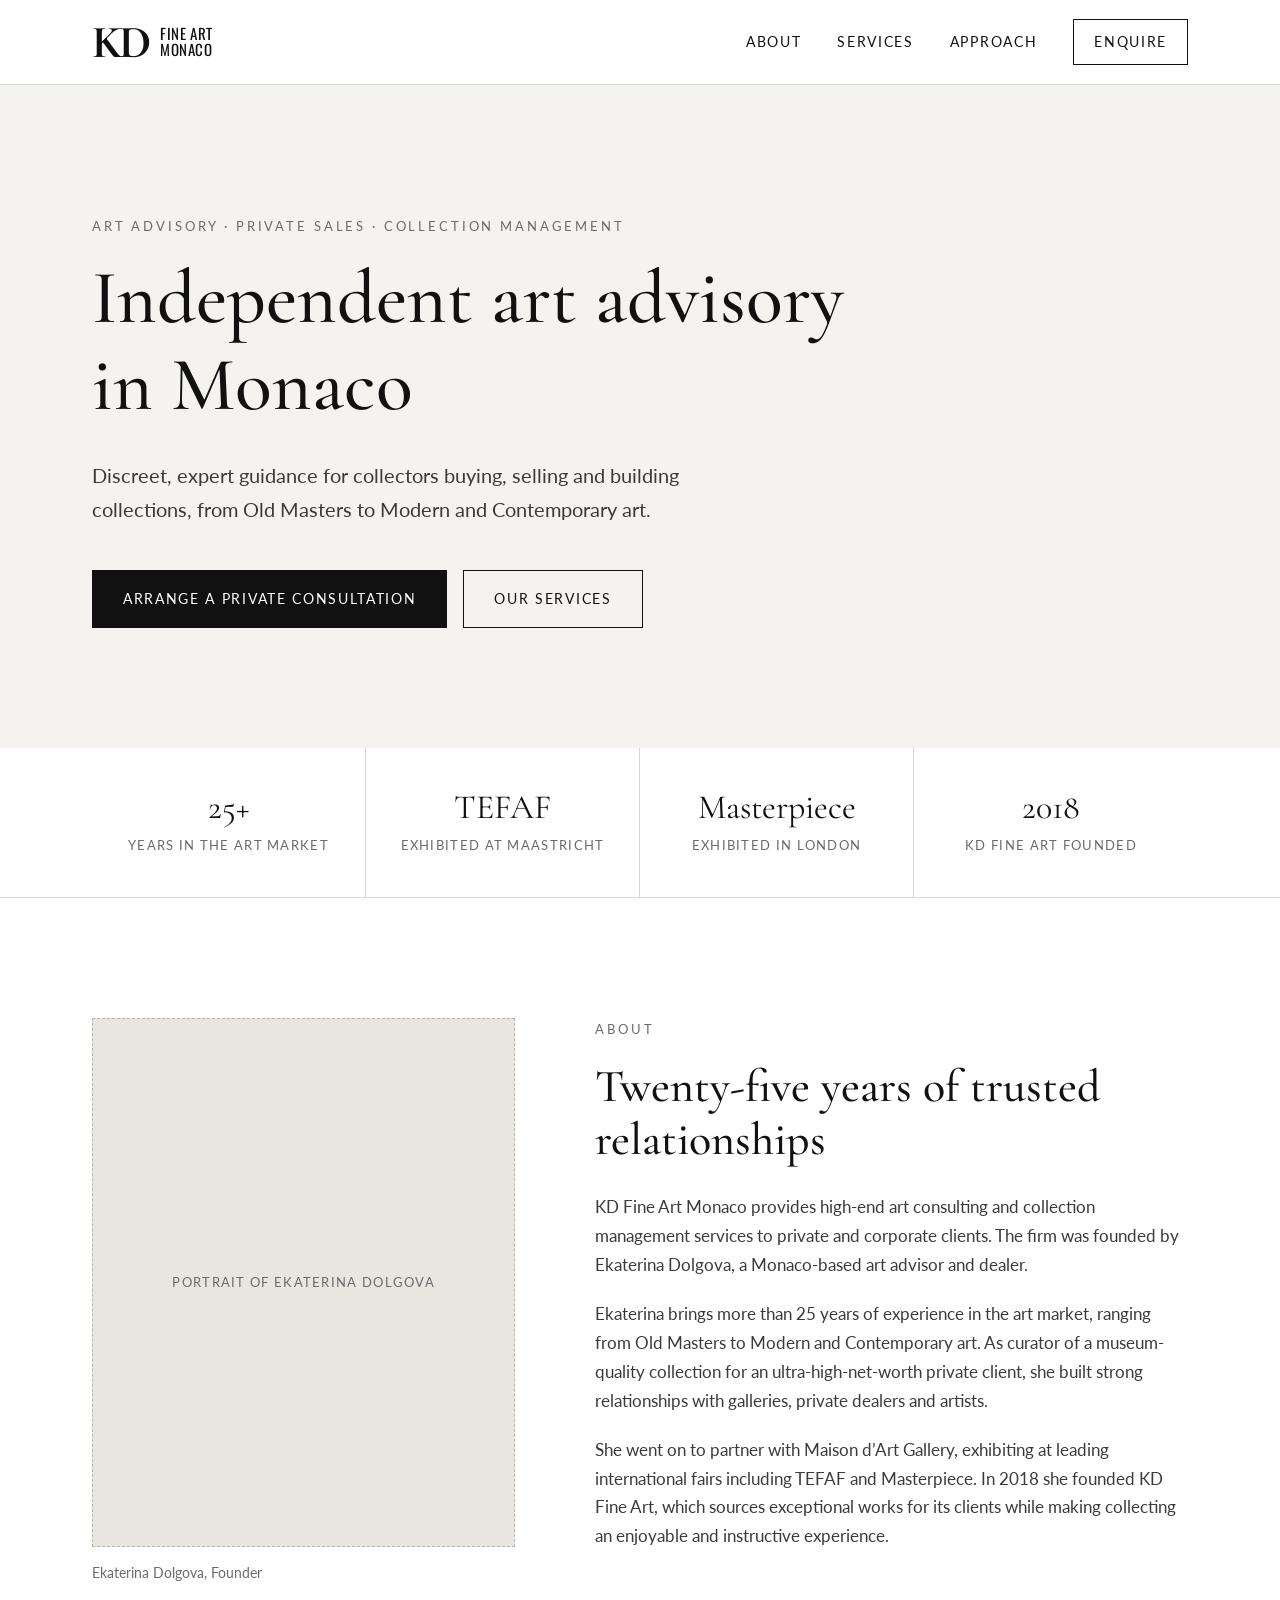
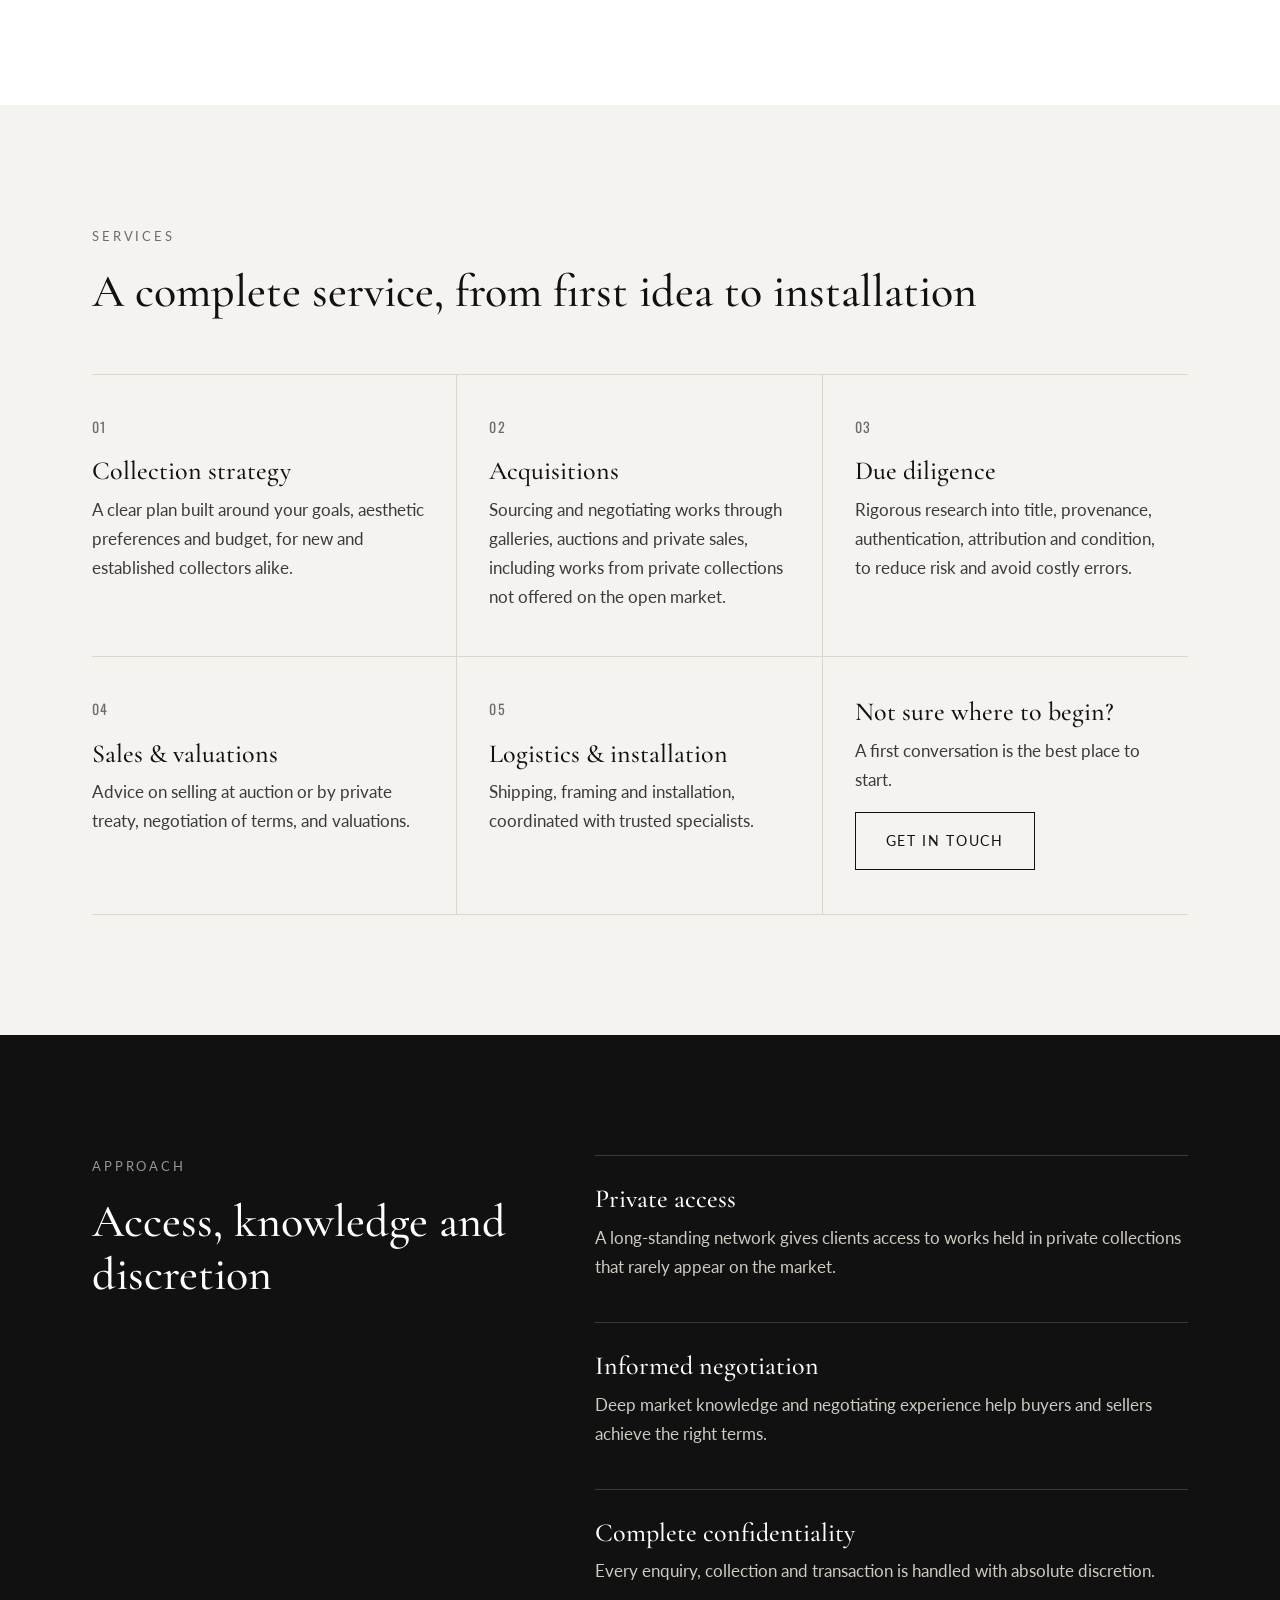
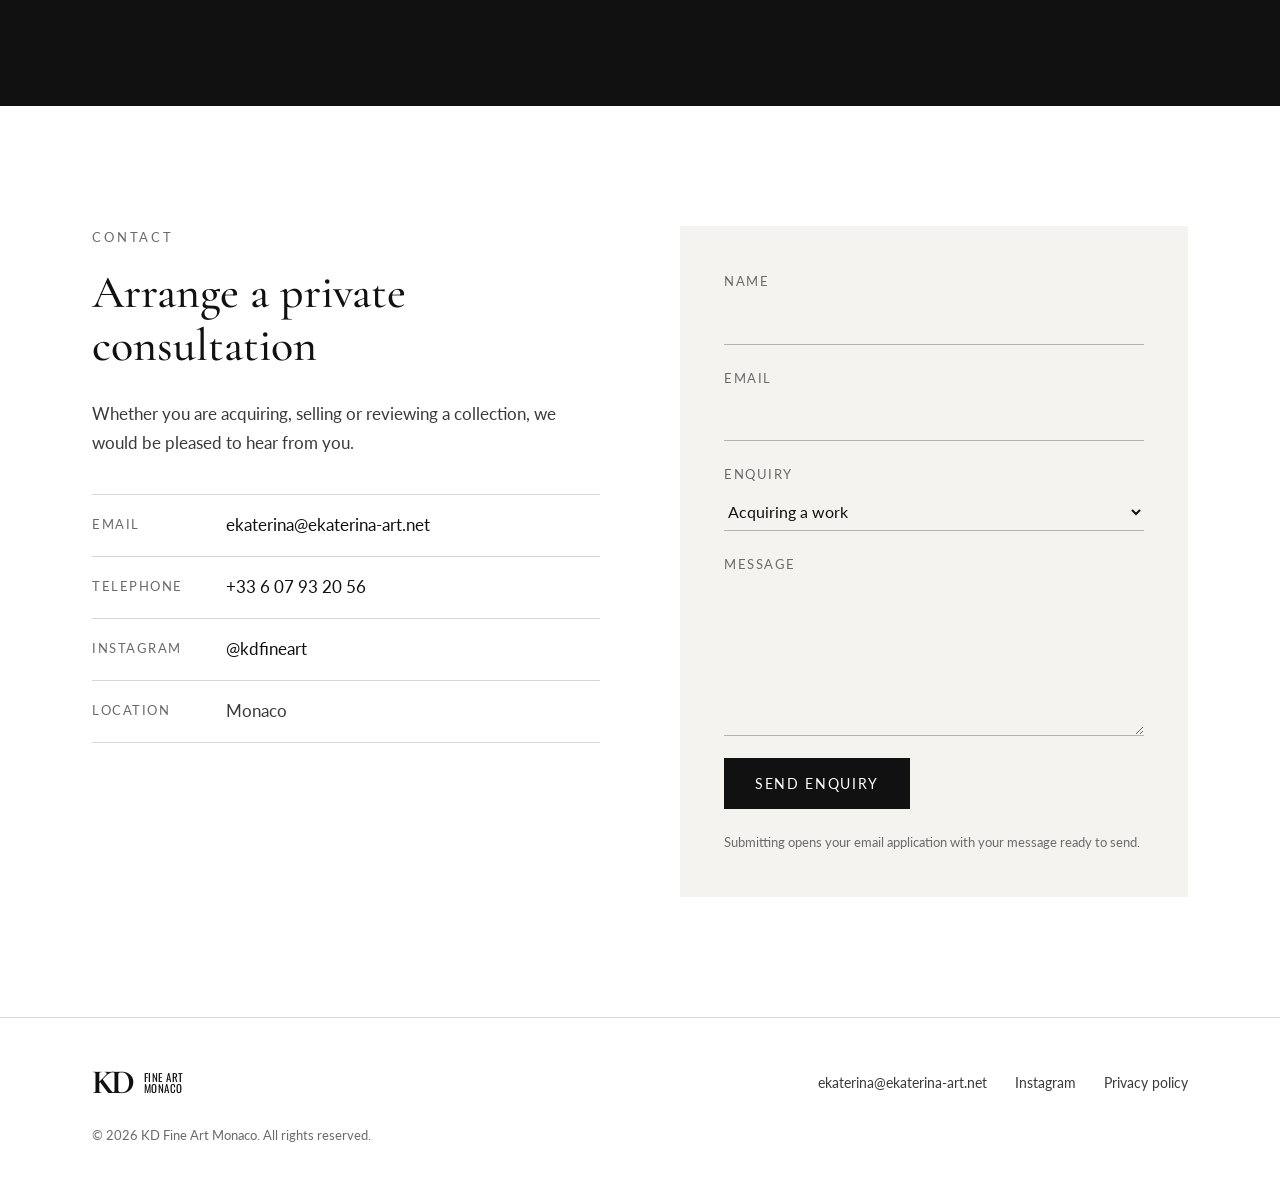
==== index.html @ 13038232 "New static website for KD Fine Art Monaco Co-Authored-By: Claude Opus 5.5 <noreply@anthropic.com> Cl" ====
<!DOCTYPE html>
<html lang="en">
<head>
  <meta charset="utf-8">
  <meta name="viewport" content="width=device-width, initial-scale=1">
  <title>KD Fine Art Monaco | Art Advisory &amp; Private Sales</title>
  <meta name="description" content="KD Fine Art Monaco is a Monaco-based art advisory founded by Ekaterina Dolgova, offering collection strategy, acquisitions, private sales and due diligence from Old Masters to Modern and Contemporary art.">
  <meta property="og:title" content="KD Fine Art Monaco | Art Advisory &amp; Private Sales">
  <meta property="og:description" content="Discreet, expert guidance for collectors buying, selling and building collections.">
  <meta property="og:type" content="website">
  <link rel="preconnect" href="https://fonts.googleapis.com">
  <link rel="preconnect" href="https://fonts.gstatic.com" crossorigin>
  <link href="https://fonts.googleapis.com/css2?family=Cormorant+Garamond:wght@400;500;600;700&family=Oswald:wght@300;400&family=Lato:wght@300;400;700&display=swap" rel="stylesheet">
  <link rel="stylesheet" href="styles.css">
</head>
<body>

  <header class="site-header">
    <div class="wrap header-inner">
      <a href="#top" class="logo" aria-label="KD Fine Art Monaco, home">
        <span class="logo-mark">KD</span>
        <span class="logo-text">Fine Art<br>Monaco</span>
      </a>
      <nav class="nav" aria-label="Main">
        <a href="#about">About</a>
        <a href="#services">Services</a>
        <a href="#approach">Approach</a>
        <a href="#contact" class="nav-cta">Enquire</a>
      </nav>
    </div>
  </header>

  <main id="top">

    <section class="hero">
      <div class="wrap hero-inner">
        <p class="eyebrow">Art Advisory &middot; Private Sales &middot; Collection Management</p>
        <h1>Independent art advisory<br>in Monaco</h1>
        <p class="lead">Discreet, expert guidance for collectors buying, selling and building collections, from Old Masters to Modern and Contemporary art.</p>
        <div class="hero-actions">
          <a href="#contact" class="btn btn-dark">Arrange a private consultation</a>
          <a href="#services" class="btn btn-line">Our services</a>
        </div>
      </div>
    </section>

    <section class="credentials" aria-label="Key facts">
      <div class="wrap cred-grid">
        <div><span class="cred-num">25+</span><span class="cred-label">Years in the art market</span></div>
        <div><span class="cred-num">TEFAF</span><span class="cred-label">Exhibited at Maastricht</span></div>
        <div><span class="cred-num">Masterpiece</span><span class="cred-label">Exhibited in London</span></div>
        <div><span class="cred-num">2018</span><span class="cred-label">KD Fine Art founded</span></div>
      </div>
    </section>

    <section id="about" class="section about">
      <div class="wrap about-grid">
        <figure class="portrait">
          <!-- Replace with the founder portrait, e.g. images/ekaterina-dolgova.jpg -->
          <div class="img-slot" role="img" aria-label="Portrait of Ekaterina Dolgova">Portrait of Ekaterina Dolgova</div>
          <figcaption>Ekaterina Dolgova, Founder</figcaption>
        </figure>
        <div class="about-text">
          <p class="eyebrow">About</p>
          <h2>Twenty-five years of trusted relationships</h2>
          <p>KD Fine Art Monaco provides high-end art consulting and collection management services to private and corporate clients. The firm was founded by Ekaterina Dolgova, a Monaco-based art advisor and dealer.</p>
          <p>Ekaterina brings more than 25 years of experience in the art market, ranging from Old Masters to Modern and Contemporary art. As curator of a museum-quality collection for an ultra-high-net-worth private client, she built strong relationships with galleries, private dealers and artists.</p>
          <p>She went on to partner with Maison d&rsquo;Art Gallery, exhibiting at leading international fairs including TEFAF and Masterpiece. In 2018 she founded KD Fine Art, which sources exceptional works for its clients while making collecting an enjoyable and instructive experience.</p>
        </div>
      </div>
    </section>

    <section id="services" class="section services">
      <div class="wrap">
        <p class="eyebrow">Services</p>
        <h2>A complete service, from first idea to installation</h2>
        <ol class="service-list">
          <li>
            <span class="service-num">01</span>
            <h3>Collection strategy</h3>
            <p>A clear plan built around your goals, aesthetic preferences and budget, for new and established collectors alike.</p>
          </li>
          <li>
            <span class="service-num">02</span>
            <h3>Acquisitions</h3>
            <p>Sourcing and negotiating works through galleries, auctions and private sales, including works from private collections not offered on the open market.</p>
          </li>
          <li>
            <span class="service-num">03</span>
            <h3>Due diligence</h3>
            <p>Rigorous research into title, provenance, authentication, attribution and condition, to reduce risk and avoid costly errors.</p>
          </li>
          <li>
            <span class="service-num">04</span>
            <h3>Sales &amp; valuations</h3>
            <p>Advice on selling at auction or by private treaty, negotiation of terms, and valuations.</p>
          </li>
          <li>
            <span class="service-num">05</span>
            <h3>Logistics &amp; installation</h3>
            <p>Shipping, framing and installation, coordinated with trusted specialists.</p>
          </li>
          <li class="service-cta">
            <h3>Not sure where to begin?</h3>
            <p>A first conversation is the best place to start.</p>
            <a href="#contact" class="btn btn-line">Get in touch</a>
          </li>
        </ol>
      </div>
    </section>

    <section id="approach" class="section approach">
      <div class="wrap approach-grid">
        <div>
          <p class="eyebrow eyebrow-light">Approach</p>
          <h2>Access, knowledge and discretion</h2>
        </div>
        <div class="approach-points">
          <div>
            <h3>Private access</h3>
            <p>A long-standing network gives clients access to works held in private collections that rarely appear on the market.</p>
          </div>
          <div>
            <h3>Informed negotiation</h3>
            <p>Deep market knowledge and negotiating experience help buyers and sellers achieve the right terms.</p>
          </div>
          <div>
            <h3>Complete confidentiality</h3>
            <p>Every enquiry, collection and transaction is handled with absolute discretion.</p>
          </div>
        </div>
      </div>
    </section>

    <section id="contact" class="section contact">
      <div class="wrap contact-grid">
        <div>
          <p class="eyebrow">Contact</p>
          <h2>Arrange a private consultation</h2>
          <p>Whether you are acquiring, selling or reviewing a collection, we would be pleased to hear from you.</p>
          <ul class="contact-details">
            <li><span>Email</span><a href="mailto:ekaterina@ekaterina-art.net">ekaterina@ekaterina-art.net</a></li>
            <li><span>Telephone</span><a href="tel:+33607932056">+33 6 07 93 20 56</a></li>
            <li><span>Instagram</span><a href="https://instagram.com/kdfineart" target="_blank" rel="noopener">@kdfineart</a></li>
            <li><span>Location</span>Monaco</li>
          </ul>
        </div>
        <form class="contact-form" id="enquiry-form">
          <label>Name<input type="text" name="name" required autocomplete="name"></label>
          <label>Email<input type="email" name="email" required autocomplete="email"></label>
          <label>Enquiry
            <select name="type">
              <option>Acquiring a work</option>
              <option>Selling a work</option>
              <option>Valuation</option>
              <option>Collection management</option>
              <option>Other</option>
            </select>
          </label>
          <label>Message<textarea name="message" rows="5" required></textarea></label>
          <button type="submit" class="btn btn-dark">Send enquiry</button>
          <p class="form-note">Submitting opens your email application with your message ready to send.</p>
        </form>
      </div>
    </section>

  </main>

  <footer class="site-footer">
    <div class="wrap footer-inner">
      <div class="logo logo-small">
        <span class="logo-mark">KD</span>
        <span class="logo-text">Fine Art<br>Monaco</span>
      </div>
      <div class="footer-links">
        <a href="mailto:ekaterina@ekaterina-art.net">ekaterina@ekaterina-art.net</a>
        <a href="https://instagram.com/kdfineart" target="_blank" rel="noopener">Instagram</a>
        <a href="privacy.html">Privacy policy</a>
      </div>
      <p class="copyright">&copy; <span id="year">2026</span> KD Fine Art Monaco. All rights reserved.</p>
    </div>
  </footer>

  <script>
    document.getElementById('year').textContent = new Date().getFullYear();
    document.getElementById('enquiry-form').addEventListener('submit', function (e) {
      e.preventDefault();
      var f = e.target;
      var subject = 'Website enquiry: ' + f.type.value;
      var body = 'Name: ' + f.name.value + '\nEmail: ' + f.email.value + '\nEnquiry: ' + f.type.value + '\n\n' + f.message.value;
      window.location.href = 'mailto:ekaterina@ekaterina-art.net?subject=' + encodeURIComponent(subject) + '&body=' + encodeURIComponent(body);
    });
  </script>
</body>
</html>
---- styles.css ----
:root {
  --ink: #111111;
  --ink-soft: #3a3a3a;
  --muted: #6b6b6b;
  --line: #d9d6d0;
  --paper: #ffffff;
  --stone: #f5f3ef;
  --serif: "Cormorant Garamond", "Didot", Georgia, serif;
  --condensed: "Oswald", "Arial Narrow", sans-serif;
  --sans: "Lato", "Helvetica Neue", Arial, sans-serif;
}

* { box-sizing: border-box; margin: 0; padding: 0; }
html { scroll-behavior: smooth; }
body {
  font-family: var(--sans);
  font-size: 17px;
  line-height: 1.7;
  color: var(--ink-soft);
  background: var(--paper);
  -webkit-font-smoothing: antialiased;
}
a { color: inherit; }
.wrap { max-width: 1160px; margin: 0 auto; padding: 0 32px; }

/* Logo */
.logo { display: inline-flex; align-items: center; gap: 12px; text-decoration: none; color: var(--ink); }
.logo-mark { font-family: var(--serif); font-weight: 700; font-size: 46px; line-height: 1; letter-spacing: -3px; }
.logo-text { font-family: var(--condensed); font-weight: 400; font-size: 15px; line-height: 1.05; text-transform: uppercase; letter-spacing: 0.04em; }
.logo-small .logo-mark { font-size: 34px; }
.logo-small .logo-text { font-size: 11px; }

/* Header */
.site-header {
  position: sticky; top: 0; z-index: 10;
  background: rgba(255,255,255,0.95);
  backdrop-filter: blur(6px);
  border-bottom: 1px solid var(--line);
}
.header-inner { display: flex; align-items: center; justify-content: space-between; height: 84px; }
.nav { display: flex; align-items: center; gap: 36px; }
.nav a { text-decoration: none; font-size: 14px; letter-spacing: 0.12em; text-transform: uppercase; color: var(--ink); }
.nav a:hover { color: var(--muted); }
.nav .nav-cta { border: 1px solid var(--ink); padding: 10px 20px; }
.nav .nav-cta:hover { background: var(--ink); color: #fff; }

/* Type */
h1, h2, h3 { font-family: var(--serif); color: var(--ink); font-weight: 500; line-height: 1.15; }
h1 { font-size: clamp(42px, 6vw, 76px); margin-bottom: 28px; }
h2 { font-size: clamp(32px, 4vw, 46px); margin-bottom: 28px; }
h3 { font-size: 26px; margin-bottom: 10px; }
.eyebrow { font-size: 13px; letter-spacing: 0.22em; text-transform: uppercase; color: var(--muted); margin-bottom: 18px; }
.lead { font-size: 20px; max-width: 620px; color: var(--ink-soft); }

/* Buttons */
.btn { display: inline-block; padding: 16px 30px; font-family: var(--sans); font-size: 14px; letter-spacing: 0.12em; text-transform: uppercase; text-decoration: none; border: 1px solid var(--ink); cursor: pointer; transition: background .2s, color .2s; }
.btn-dark { background: var(--ink); color: #fff; }
.btn-dark:hover { background: #fff; color: var(--ink); }
.btn-line { background: transparent; color: var(--ink); }
.btn-line:hover { background: var(--ink); color: #fff; }

/* Hero */
.hero { background: var(--stone); padding: 130px 0 120px; }
.hero-actions { display: flex; flex-wrap: wrap; gap: 16px; margin-top: 44px; }

/* Credentials */
.credentials { border-bottom: 1px solid var(--line); }
.cred-grid { display: grid; grid-template-columns: repeat(4, 1fr); }
.cred-grid > div { padding: 40px 24px; text-align: center; border-right: 1px solid var(--line); }
.cred-grid > div:last-child { border-right: 0; }
.cred-num { display: block; font-family: var(--serif); font-size: 34px; color: var(--ink); line-height: 1.2; }
.cred-label { display: block; font-size: 13px; letter-spacing: 0.1em; text-transform: uppercase; color: var(--muted); margin-top: 6px; }

/* Sections */
.section { padding: 120px 0; }
.about-grid { display: grid; grid-template-columns: 5fr 7fr; gap: 80px; align-items: start; }
.about-text p { margin-bottom: 20px; }
.img-slot {
  aspect-ratio: 4 / 5; background: #e9e6e0; border: 1px dashed #b9b4ab;
  display: flex; align-items: center; justify-content: center; text-align: center;
  font-size: 13px; letter-spacing: 0.1em; text-transform: uppercase; color: var(--muted); padding: 24px;
}
.portrait img { width: 100%; display: block; aspect-ratio: 4 / 5; object-fit: cover; }
.portrait figcaption { margin-top: 14px; font-size: 14px; color: var(--muted); }

.services { background: var(--stone); }
.service-list { list-style: none; display: grid; grid-template-columns: repeat(3, 1fr); gap: 0; margin-top: 56px; border-top: 1px solid var(--line); }
.service-list li { padding: 40px 32px 44px 0; border-bottom: 1px solid var(--line); }
.service-list li:not(:nth-child(3n)) { border-right: 1px solid var(--line); }
.service-list li:not(:nth-child(3n+1)) { padding-left: 32px; }
.service-num { display: block; font-family: var(--condensed); font-size: 14px; color: var(--muted); margin-bottom: 18px; letter-spacing: 0.1em; }

.approach { background: var(--ink); color: #cfcac2; }
.approach h2, .approach h3 { color: #fff; }
.eyebrow-light { color: #9b968e; }
.approach-grid { display: grid; grid-template-columns: 5fr 7fr; gap: 80px; }
.approach-points { display: grid; gap: 40px; }
.approach-points > div { border-top: 1px solid #3a3a3a; padding-top: 28px; }

.contact-grid { display: grid; grid-template-columns: 1fr 1fr; gap: 80px; }
.contact-details { list-style: none; margin-top: 36px; border-top: 1px solid var(--line); }
.contact-details li { display: flex; gap: 24px; padding: 16px 0; border-bottom: 1px solid var(--line); }
.contact-details span { width: 110px; flex-shrink: 0; font-size: 13px; letter-spacing: 0.12em; text-transform: uppercase; color: var(--muted); padding-top: 2px; }
.contact-details a { text-decoration: none; color: var(--ink); }
.contact-details a:hover { text-decoration: underline; }

.contact-form { display: grid; gap: 22px; background: var(--stone); padding: 44px; }
.contact-form label { display: grid; gap: 8px; font-size: 13px; letter-spacing: 0.12em; text-transform: uppercase; color: var(--muted); }
.contact-form input, .contact-form select, .contact-form textarea {
  font: inherit; font-size: 16px; letter-spacing: normal; text-transform: none; color: var(--ink);
  border: 0; border-bottom: 1px solid #b9b4ab; background: transparent; padding: 8px 0; border-radius: 0;
}
.contact-form input:focus, .contact-form select:focus, .contact-form textarea:focus { outline: none; border-bottom-color: var(--ink); }
.contact-form button { justify-self: start; }
.form-note { font-size: 13px; color: var(--muted); }

/* Footer */
.site-footer { border-top: 1px solid var(--line); padding: 48px 0; }
.footer-inner { display: flex; flex-wrap: wrap; align-items: center; justify-content: space-between; gap: 24px; }
.footer-links { display: flex; flex-wrap: wrap; gap: 28px; font-size: 14px; }
.footer-links a { text-decoration: none; }
.footer-links a:hover { text-decoration: underline; }
.copyright { font-size: 13px; color: var(--muted); width: 100%; }

/* Simple content page (privacy) */
.page { padding: 100px 0; }
.page .wrap { max-width: 780px; }
.page h2 { font-size: 28px; margin: 40px 0 12px; }
.page p, .page li { margin-bottom: 14px; }
.page ul { padding-left: 22px; }

/* Responsive */
@media (max-width: 900px) {
  .nav a:not(.nav-cta) { display: none; }
  .about-grid, .approach-grid, .contact-grid { grid-template-columns: 1fr; gap: 48px; }
  .portrait { max-width: 360px; }
  .service-list { grid-template-columns: 1fr; }
  .service-list li { padding: 32px 0 !important; border-right: 0 !important; }
  .cred-grid { grid-template-columns: repeat(2, 1fr); }
  .cred-grid > div:nth-child(2) { border-right: 0; }
  .cred-grid > div:nth-child(-n+2) { border-bottom: 1px solid var(--line); }
  .section { padding: 80px 0; }
  .hero { padding: 90px 0 80px; }
}
@media (max-width: 520px) {
  .wrap { padding: 0 22px; }
  .header-inner { height: 70px; }
  .logo-mark { font-size: 38px; }
  .logo-text { font-size: 13px; }
  .contact-form { padding: 28px; }
  .cred-num { font-size: 26px; }
}

.service-cta .btn { margin-top: 18px; }
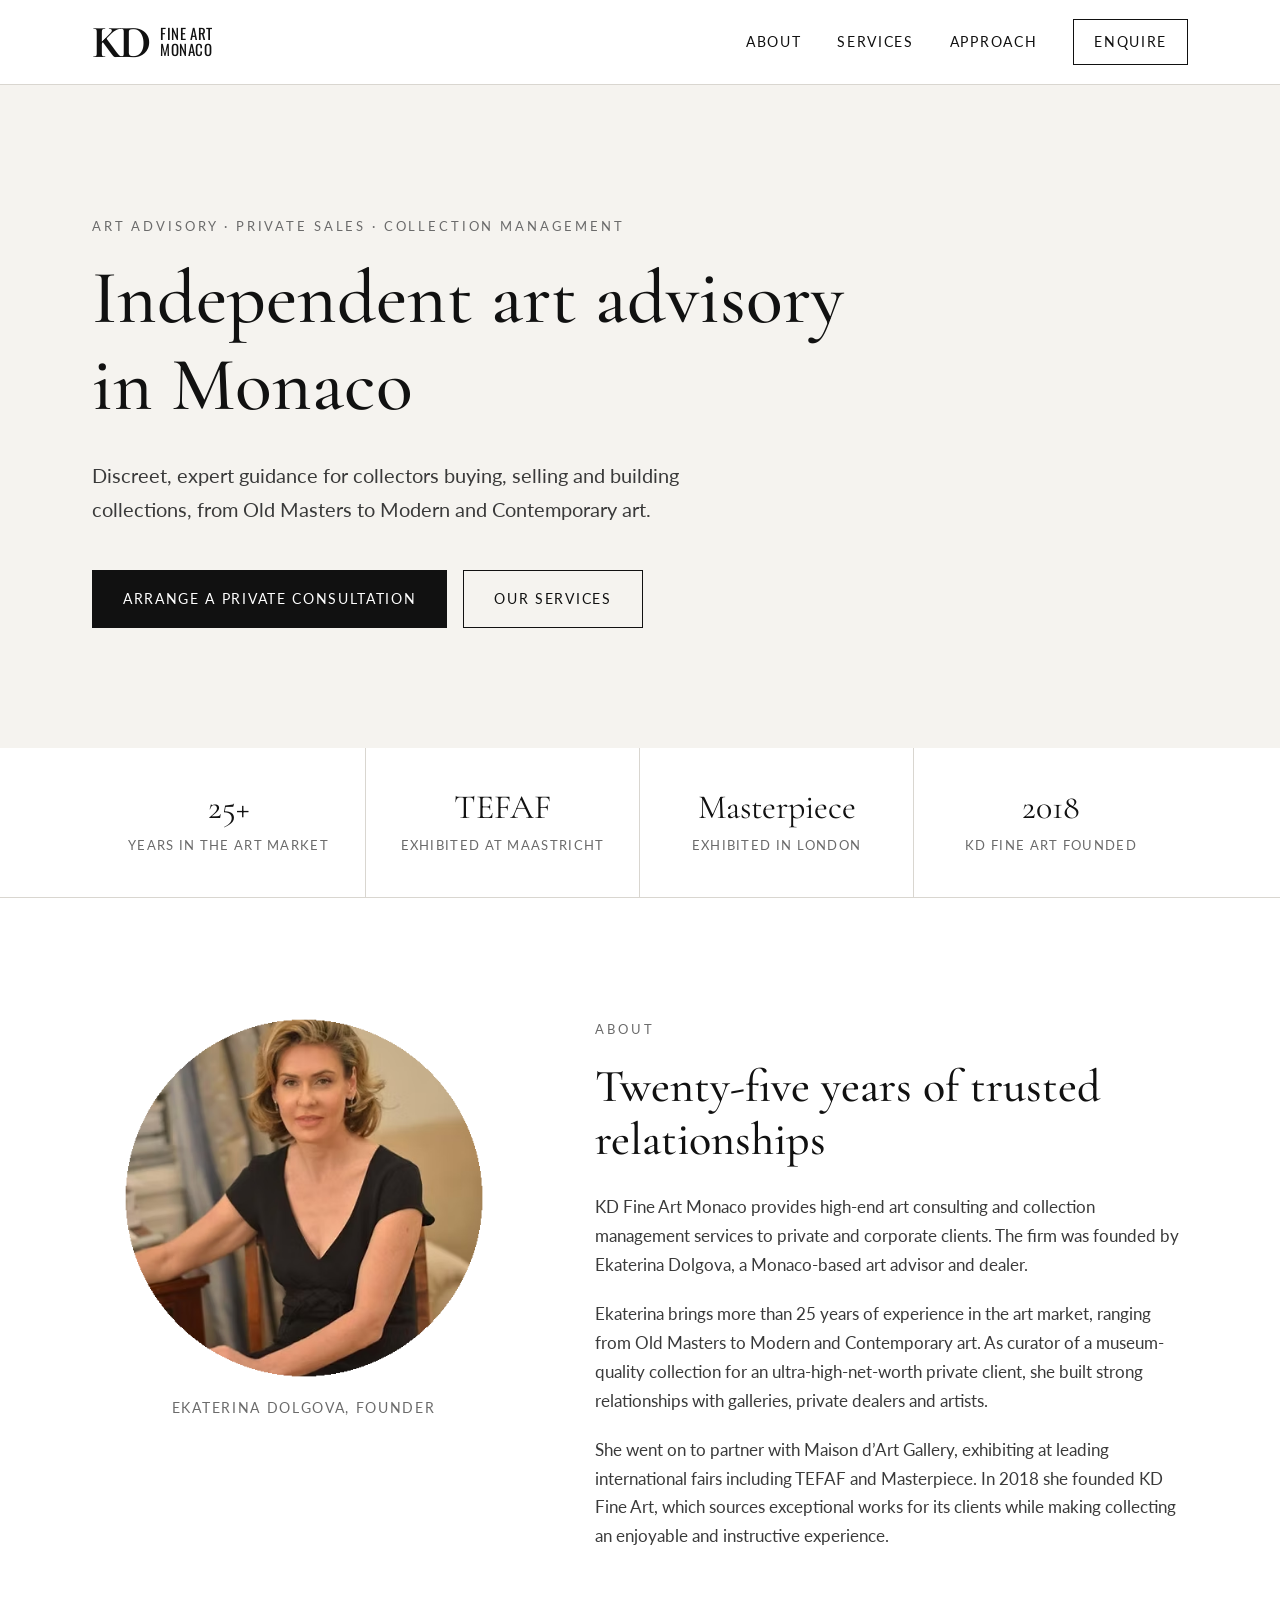
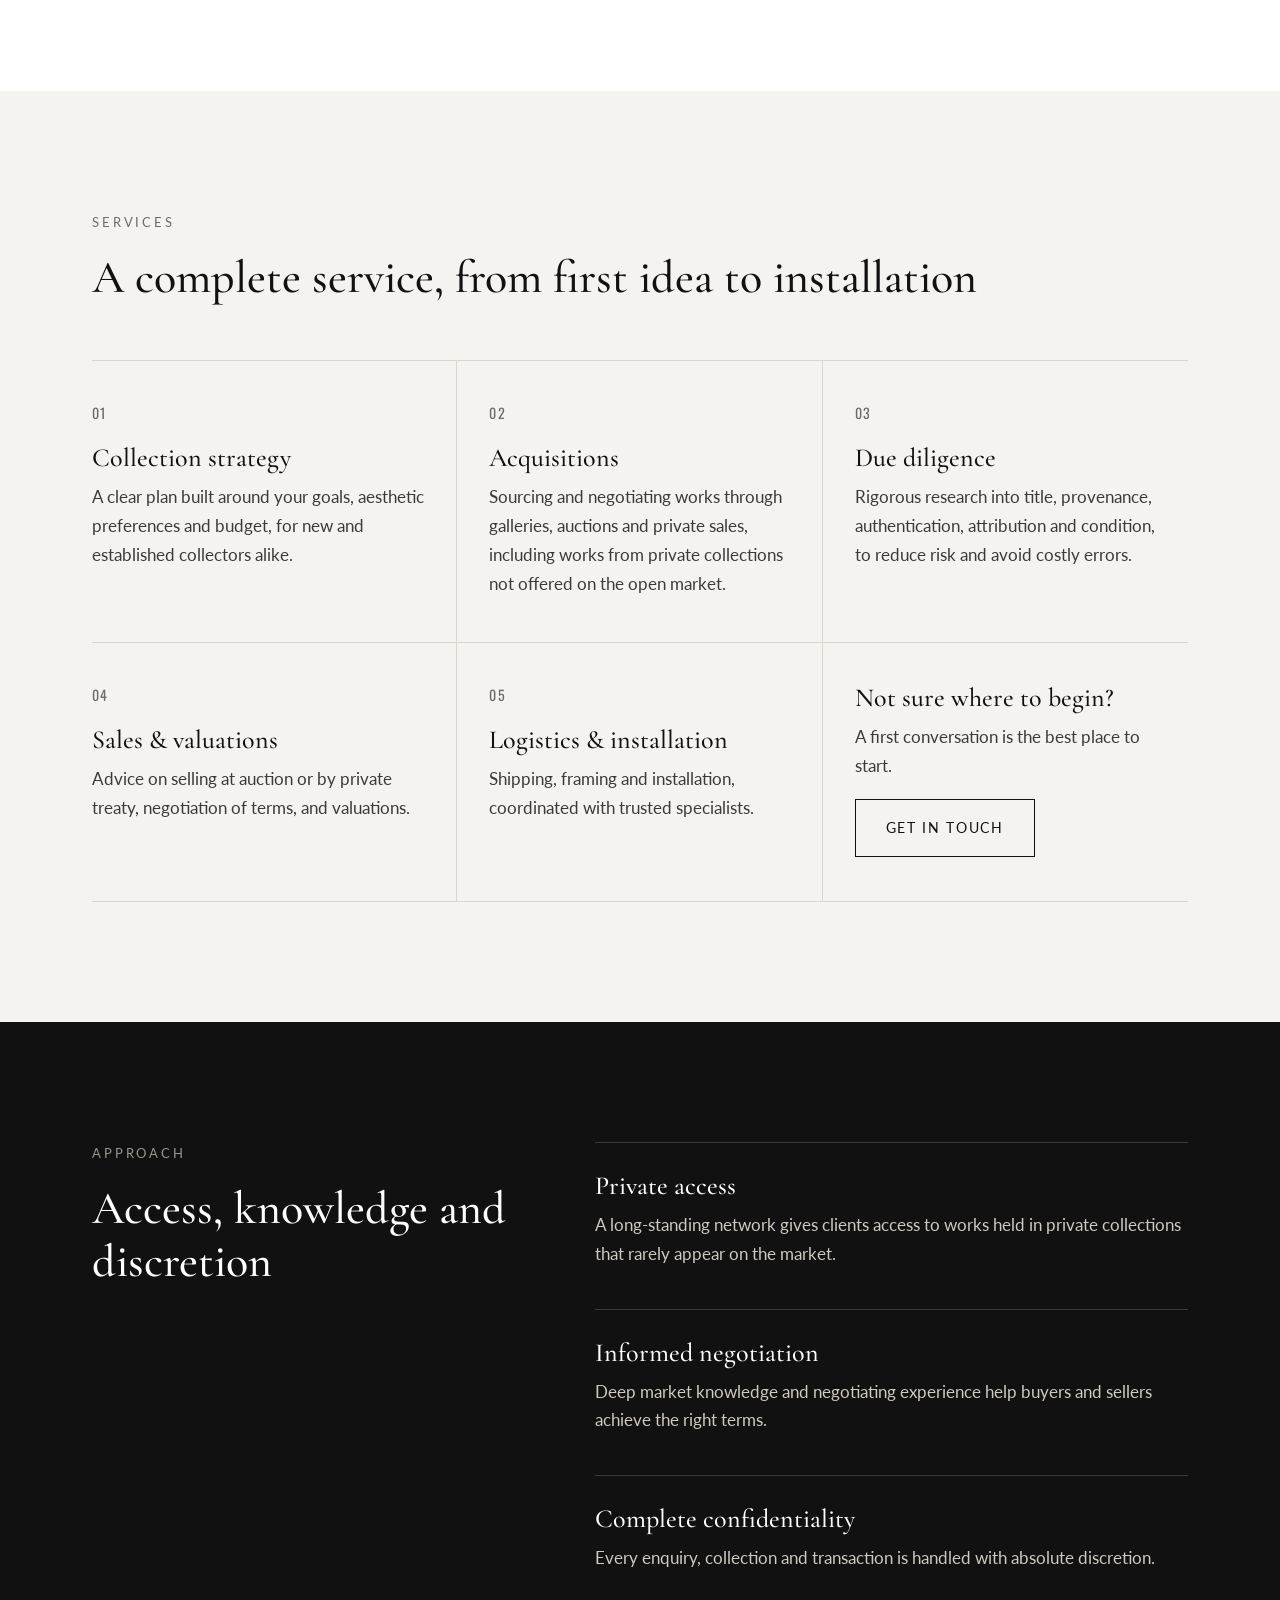
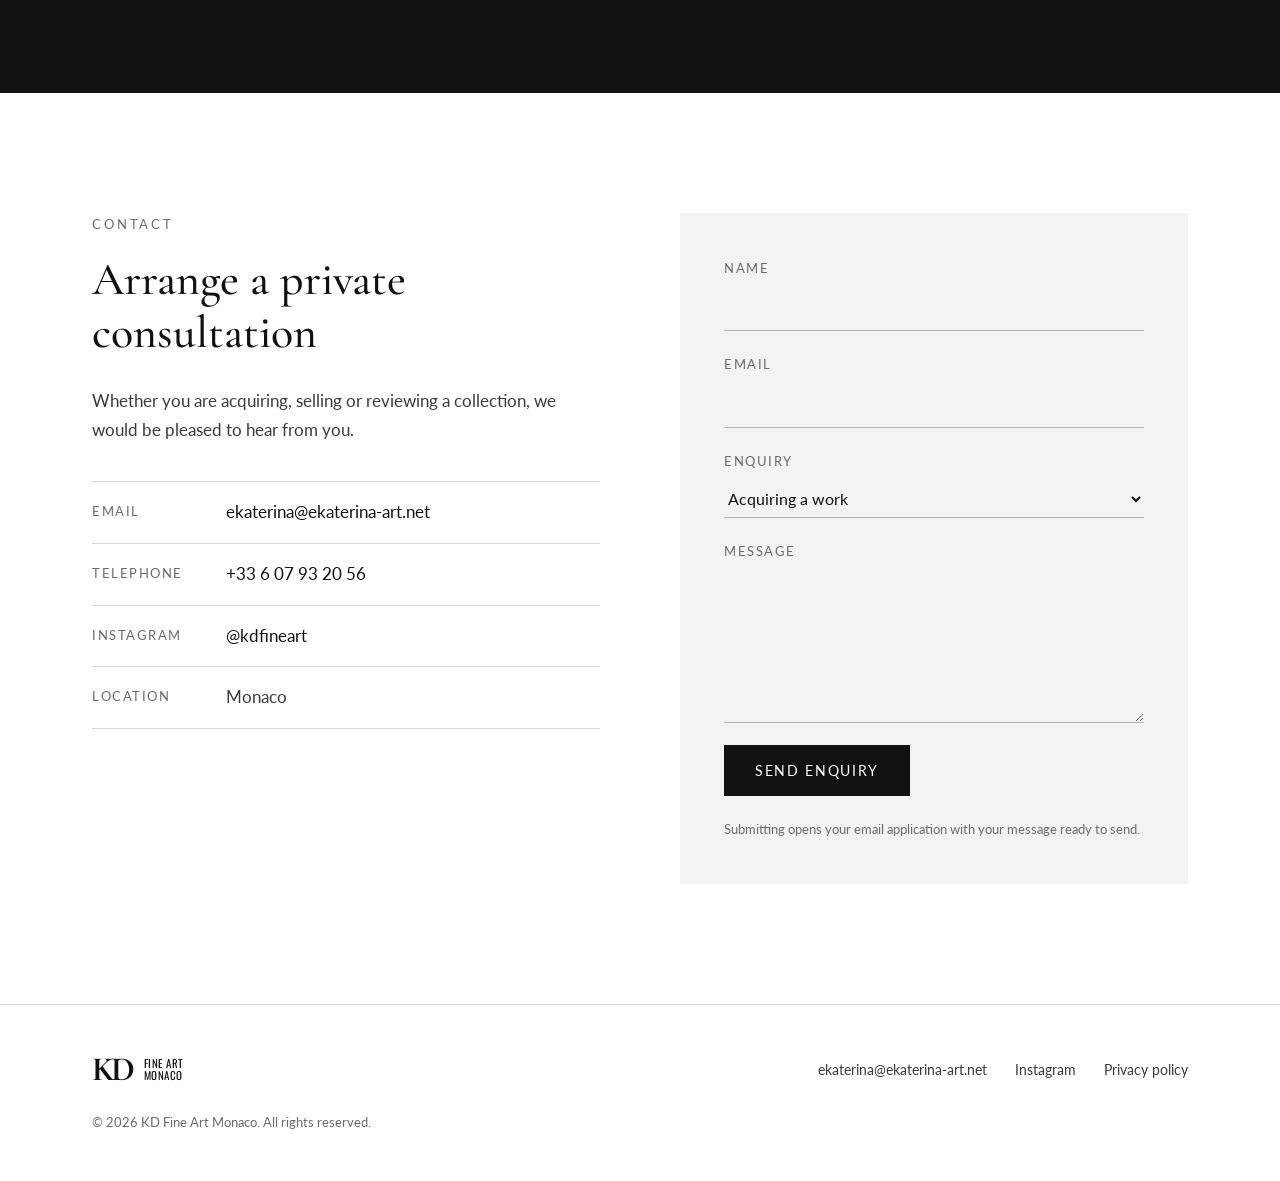
==== commit 0628f187: "Add founder portrait to About section Co-Authored-By: Claude Opus 5.5 <noreply@anthropic.com> Claude" ====
--- a/index.html
+++ b/index.html
@@ -56,8 +56,8 @@
     <section id="about" class="section about">
       <div class="wrap about-grid">
         <figure class="portrait">
-          <!-- Replace with the founder portrait, e.g. images/ekaterina-dolgova.jpg -->
-          <div class="img-slot" role="img" aria-label="Portrait of Ekaterina Dolgova">Portrait of Ekaterina Dolgova</div>
+          <!-- Temporary portrait cropped from the current site; replace with the original high-resolution photo -->
+          <img src="images/ekaterina-dolgova.png" alt="Portrait of Ekaterina Dolgova" width="440" height="440">
           <figcaption>Ekaterina Dolgova, Founder</figcaption>
         </figure>
         <div class="about-text">
--- a/styles.css
+++ b/styles.css
@@ -80,8 +80,9 @@
   display: flex; align-items: center; justify-content: center; text-align: center;
   font-size: 13px; letter-spacing: 0.1em; text-transform: uppercase; color: var(--muted); padding: 24px;
 }
-.portrait img { width: 100%; display: block; aspect-ratio: 4 / 5; object-fit: cover; }
-.portrait figcaption { margin-top: 14px; font-size: 14px; color: var(--muted); }
+.portrait { text-align: center; }
+.portrait img { width: 100%; max-width: 360px; height: auto; display: block; margin: 0 auto; border-radius: 50%; }
+.portrait figcaption { margin-top: 18px; font-size: 14px; letter-spacing: 0.12em; text-transform: uppercase; color: var(--muted); }
 
 .services { background: var(--stone); }
 .service-list { list-style: none; display: grid; grid-template-columns: repeat(3, 1fr); gap: 0; margin-top: 56px; border-top: 1px solid var(--line); }
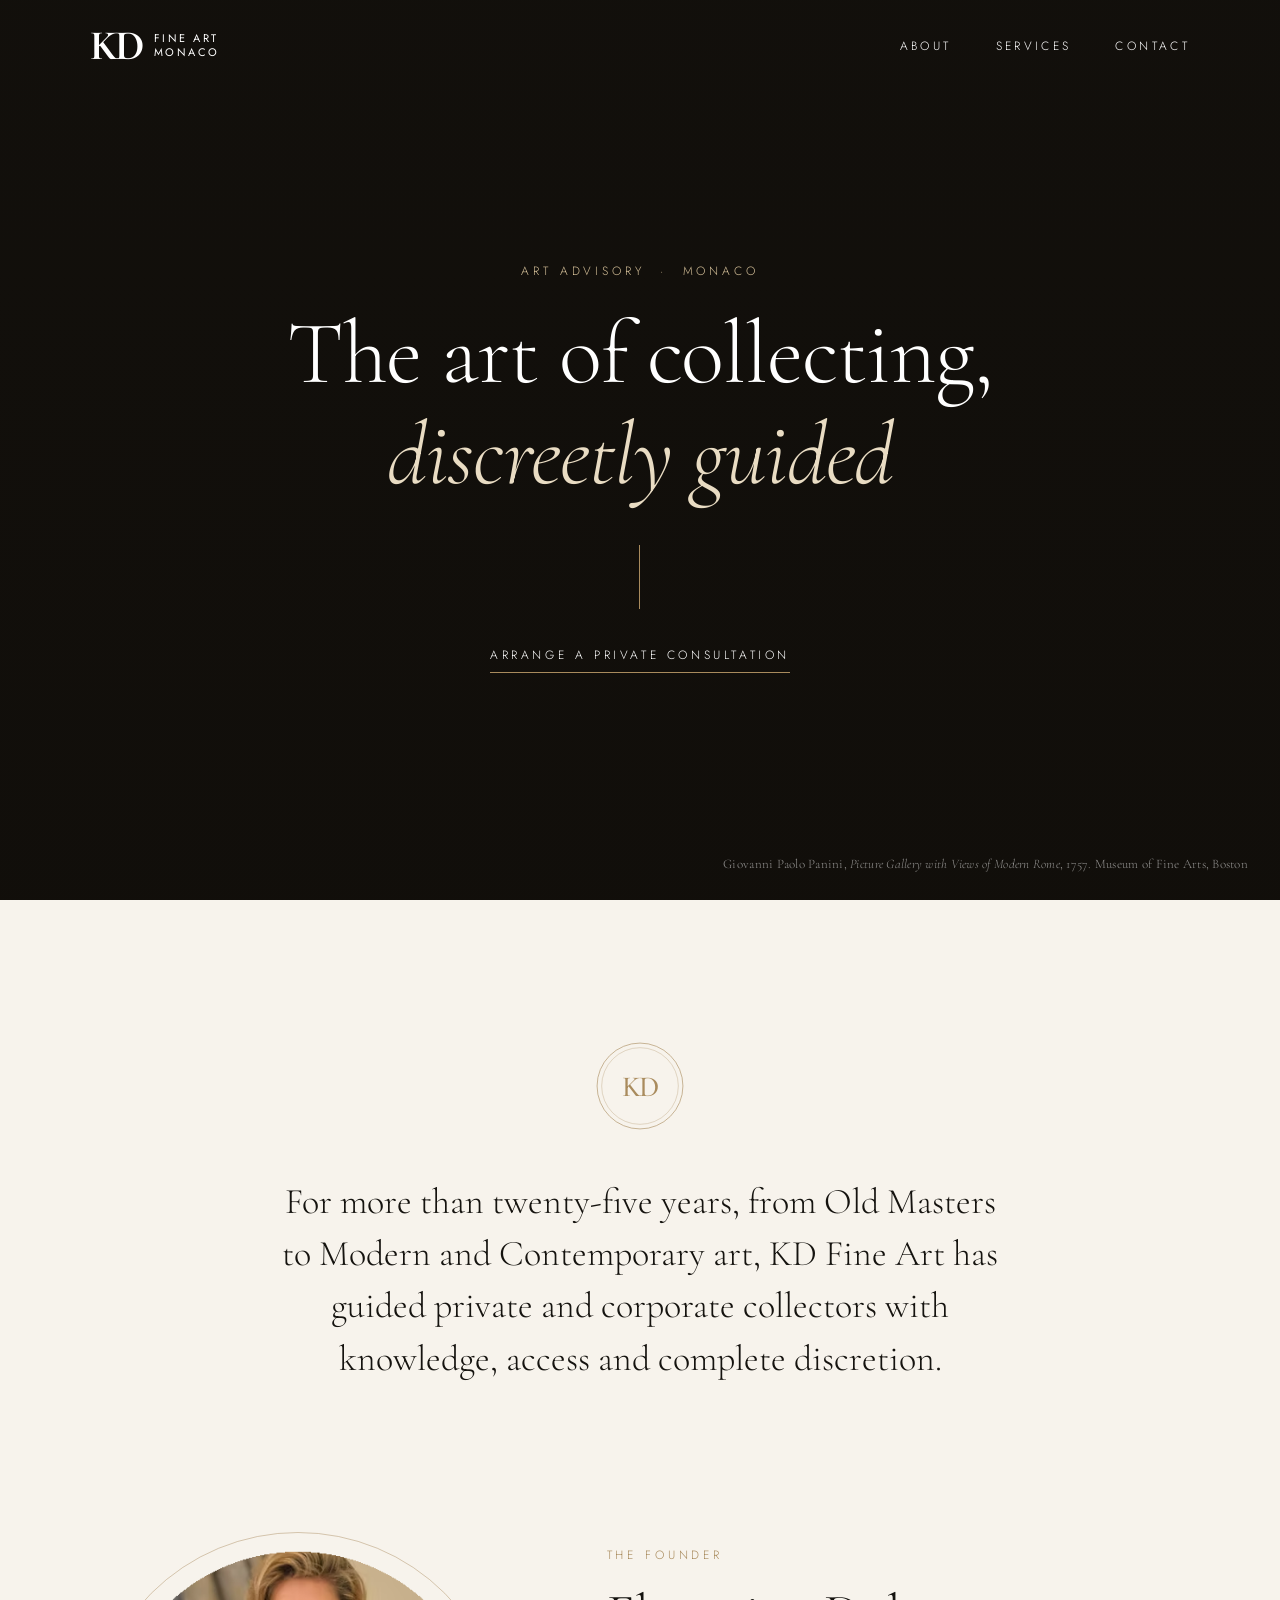
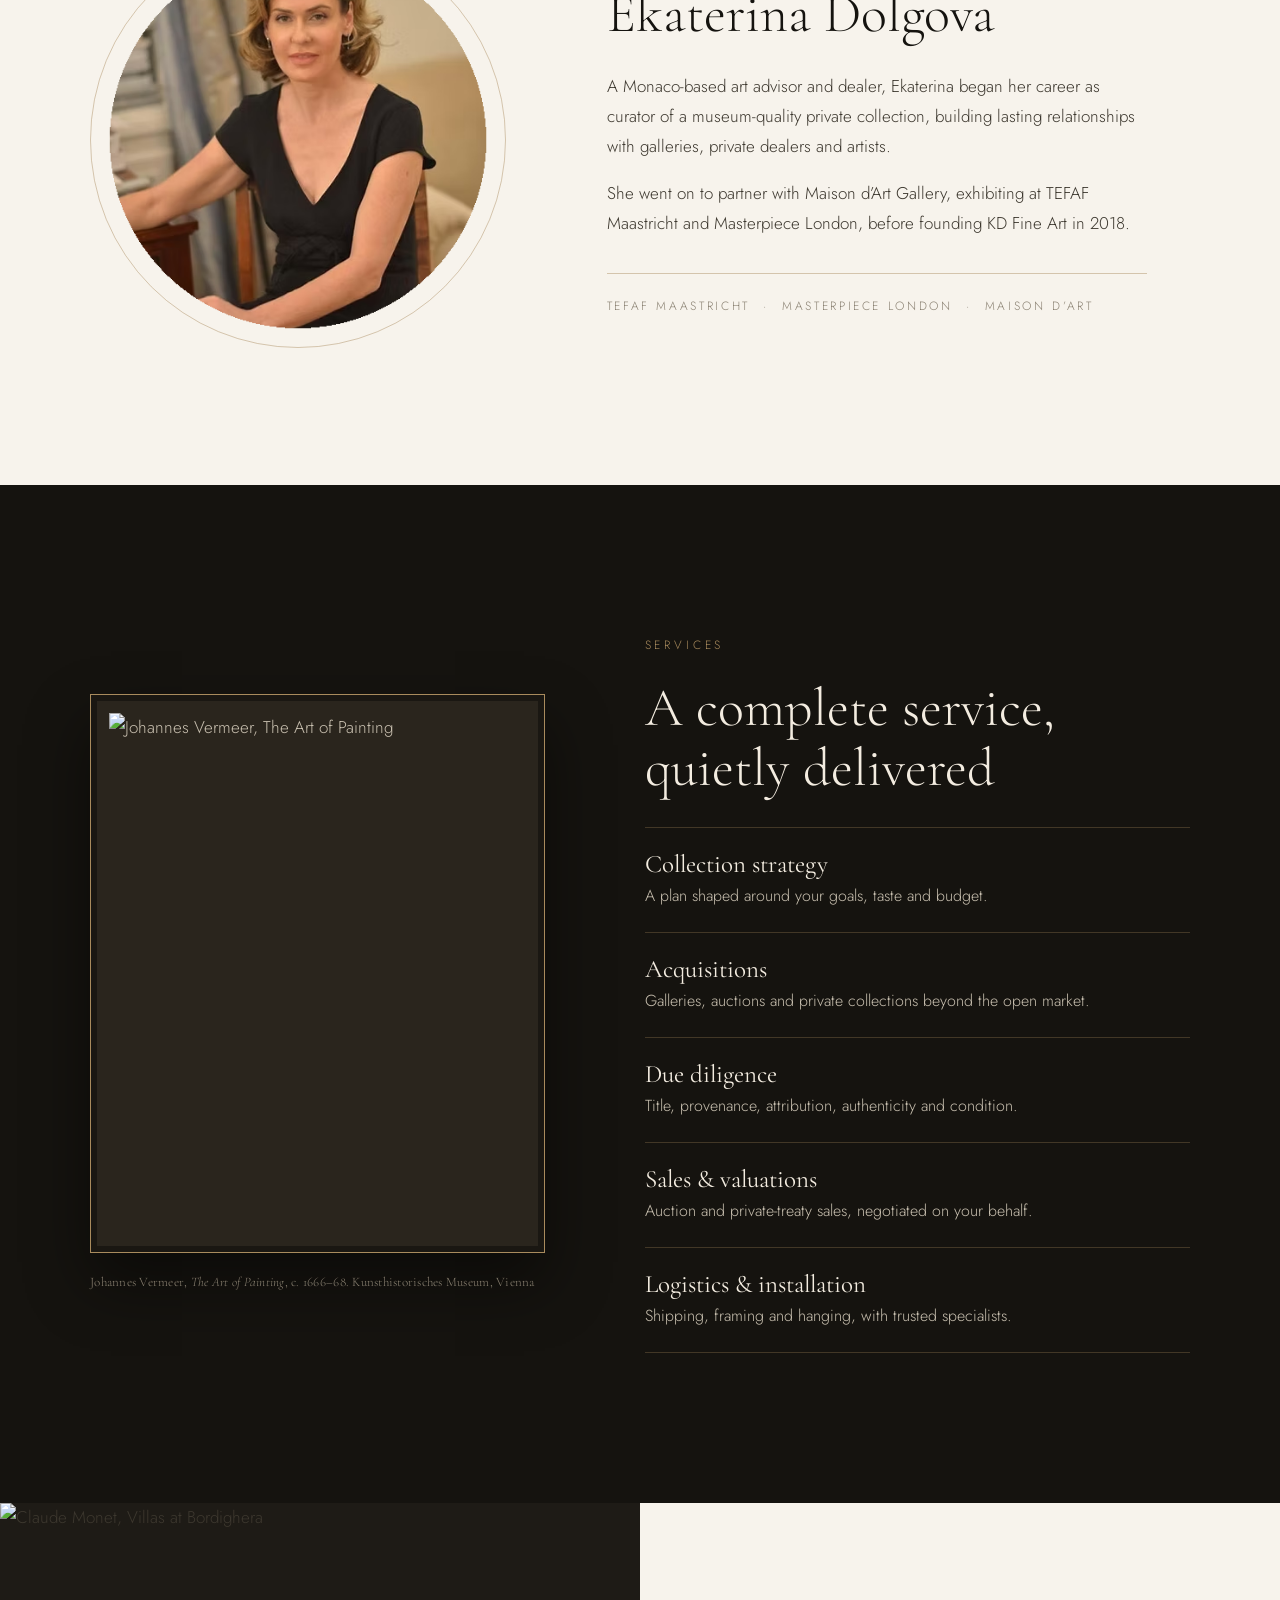
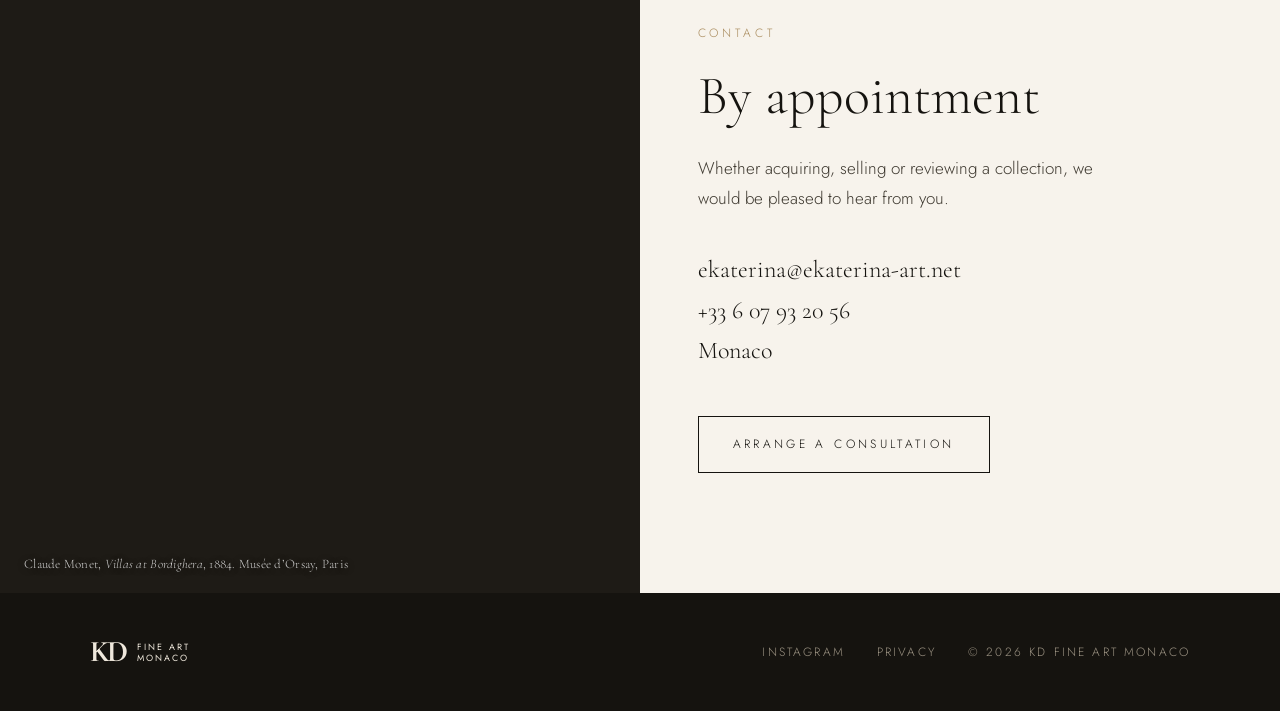
==== commit 30db80de: "Redesign: simpler, darker gallery aesthetic with public-domain artworks Co-Authored-By: Claude Opus " ====
--- a/index.html
+++ b/index.html
@@ -3,19 +3,19 @@
 <head>
   <meta charset="utf-8">
   <meta name="viewport" content="width=device-width, initial-scale=1">
-  <title>KD Fine Art Monaco | Art Advisory &amp; Private Sales</title>
-  <meta name="description" content="KD Fine Art Monaco is a Monaco-based art advisory founded by Ekaterina Dolgova, offering collection strategy, acquisitions, private sales and due diligence from Old Masters to Modern and Contemporary art.">
-  <meta property="og:title" content="KD Fine Art Monaco | Art Advisory &amp; Private Sales">
-  <meta property="og:description" content="Discreet, expert guidance for collectors buying, selling and building collections.">
+  <title>KD Fine Art Monaco | Art Advisory</title>
+  <meta name="description" content="KD Fine Art Monaco: discreet art advisory by Ekaterina Dolgova. Acquisitions, private sales and collection management, from Old Masters to Modern and Contemporary art.">
+  <meta property="og:title" content="KD Fine Art Monaco | Art Advisory">
+  <meta property="og:description" content="The art of collecting, discreetly guided.">
   <meta property="og:type" content="website">
   <link rel="preconnect" href="https://fonts.googleapis.com">
   <link rel="preconnect" href="https://fonts.gstatic.com" crossorigin>
-  <link href="https://fonts.googleapis.com/css2?family=Cormorant+Garamond:wght@400;500;600;700&family=Oswald:wght@300;400&family=Lato:wght@300;400;700&display=swap" rel="stylesheet">
+  <link href="https://fonts.googleapis.com/css2?family=Cormorant+Garamond:ital,wght@0,300;0,400;0,500;0,700;1,300;1,400&family=Jost:wght@300;400&display=swap" rel="stylesheet">
   <link rel="stylesheet" href="styles.css">
 </head>
 <body>
 
-  <header class="site-header">
+  <header class="site-header" id="header">
     <div class="wrap header-inner">
       <a href="#top" class="logo" aria-label="KD Fine Art Monaco, home">
         <span class="logo-mark">KD</span>
@@ -24,143 +24,93 @@
       <nav class="nav" aria-label="Main">
         <a href="#about">About</a>
         <a href="#services">Services</a>
-        <a href="#approach">Approach</a>
-        <a href="#contact" class="nav-cta">Enquire</a>
+        <a href="#contact">Contact</a>
       </nav>
     </div>
   </header>
 
   <main id="top">
 
+    <!-- HERO -->
     <section class="hero">
-      <div class="wrap hero-inner">
-        <p class="eyebrow">Art Advisory &middot; Private Sales &middot; Collection Management</p>
-        <h1>Independent art advisory<br>in Monaco</h1>
-        <p class="lead">Discreet, expert guidance for collectors buying, selling and building collections, from Old Masters to Modern and Contemporary art.</p>
-        <div class="hero-actions">
-          <a href="#contact" class="btn btn-dark">Arrange a private consultation</a>
-          <a href="#services" class="btn btn-line">Our services</a>
+      <div class="hero-inner">
+        <p class="label">Art Advisory &nbsp;&middot;&nbsp; Monaco</p>
+        <h1>The art of collecting,<br><em>discreetly guided</em></h1>
+        <span class="rule" aria-hidden="true"></span>
+        <a href="#contact" class="link-cta">Arrange a private consultation</a>
+      </div>
+      <p class="credit credit-hero">Giovanni Paolo Panini, <em>Picture Gallery with Views of Modern Rome</em>, 1757. Museum of Fine Arts, Boston</p>
+    </section>
+
+    <!-- INTRODUCTION -->
+    <section class="intro">
+      <div class="wrap narrow">
+        <svg class="monogram" viewBox="0 0 120 120" aria-hidden="true">
+          <circle cx="60" cy="60" r="56" fill="none" stroke="currentColor" stroke-width="0.8"/>
+          <circle cx="60" cy="60" r="50" fill="none" stroke="currentColor" stroke-width="0.4"/>
+          <text x="60" y="73" text-anchor="middle" font-family="Cormorant Garamond, Georgia, serif" font-size="38" font-weight="500" fill="currentColor" letter-spacing="-2">KD</text>
+        </svg>
+        <p class="statement">For more than twenty-five years, from Old Masters to Modern and Contemporary art, KD Fine Art has guided private and corporate collectors with knowledge, access and complete discretion.</p>
+      </div>
+    </section>
+
+    <!-- ABOUT -->
+    <section id="about" class="about">
+      <div class="wrap about-grid">
+        <figure class="portrait">
+          <span class="portrait-ring" aria-hidden="true"></span>
+          <!-- Temporary portrait cropped from the current site; replace with the original high-resolution photo -->
+          <img src="images/ekaterina-dolgova.png" alt="Portrait of Ekaterina Dolgova" width="440" height="440">
+        </figure>
+        <div class="about-text">
+          <p class="label label-dark">The Founder</p>
+          <h2>Ekaterina Dolgova</h2>
+          <p>A Monaco-based art advisor and dealer, Ekaterina began her career as curator of a museum-quality private collection, building lasting relationships with galleries, private dealers and artists.</p>
+          <p>She went on to partner with Maison d&rsquo;Art Gallery, exhibiting at TEFAF Maastricht and Masterpiece London, before founding KD Fine Art in 2018.</p>
+          <p class="fairs">TEFAF Maastricht &nbsp;&middot;&nbsp; Masterpiece London &nbsp;&middot;&nbsp; Maison d&rsquo;Art</p>
         </div>
       </div>
     </section>
 
-    <section class="credentials" aria-label="Key facts">
-      <div class="wrap cred-grid">
-        <div><span class="cred-num">25+</span><span class="cred-label">Years in the art market</span></div>
-        <div><span class="cred-num">TEFAF</span><span class="cred-label">Exhibited at Maastricht</span></div>
-        <div><span class="cred-num">Masterpiece</span><span class="cred-label">Exhibited in London</span></div>
-        <div><span class="cred-num">2018</span><span class="cred-label">KD Fine Art founded</span></div>
-      </div>
-    </section>
-
-    <section id="about" class="section about">
-      <div class="wrap about-grid">
-        <figure class="portrait">
-          <!-- Temporary portrait cropped from the current site; replace with the original high-resolution photo -->
-          <img src="images/ekaterina-dolgova.png" alt="Portrait of Ekaterina Dolgova" width="440" height="440">
-          <figcaption>Ekaterina Dolgova, Founder</figcaption>
+    <!-- SERVICES -->
+    <section id="services" class="services">
+      <div class="wrap services-grid">
+        <figure class="framed">
+          <div class="frame">
+            <img src="https://upload.wikimedia.org/wikipedia/commons/thumb/5/5e/Jan_Vermeer_-_The_Art_of_Painting_-_Google_Art_Project.jpg/1280px-Jan_Vermeer_-_The_Art_of_Painting_-_Google_Art_Project.jpg" alt="Johannes Vermeer, The Art of Painting" loading="lazy">
+          </div>
+          <figcaption class="credit">Johannes Vermeer, <em>The Art of Painting</em>, c. 1666&ndash;68. Kunsthistorisches Museum, Vienna</figcaption>
         </figure>
-        <div class="about-text">
-          <p class="eyebrow">About</p>
-          <h2>Twenty-five years of trusted relationships</h2>
-          <p>KD Fine Art Monaco provides high-end art consulting and collection management services to private and corporate clients. The firm was founded by Ekaterina Dolgova, a Monaco-based art advisor and dealer.</p>
-          <p>Ekaterina brings more than 25 years of experience in the art market, ranging from Old Masters to Modern and Contemporary art. As curator of a museum-quality collection for an ultra-high-net-worth private client, she built strong relationships with galleries, private dealers and artists.</p>
-          <p>She went on to partner with Maison d&rsquo;Art Gallery, exhibiting at leading international fairs including TEFAF and Masterpiece. In 2018 she founded KD Fine Art, which sources exceptional works for its clients while making collecting an enjoyable and instructive experience.</p>
+        <div>
+          <p class="label">Services</p>
+          <h2>A complete service, quietly delivered</h2>
+          <ul class="service-list">
+            <li><h3>Collection strategy</h3><p>A plan shaped around your goals, taste and budget.</p></li>
+            <li><h3>Acquisitions</h3><p>Galleries, auctions and private collections beyond the open market.</p></li>
+            <li><h3>Due diligence</h3><p>Title, provenance, attribution, authenticity and condition.</p></li>
+            <li><h3>Sales &amp; valuations</h3><p>Auction and private-treaty sales, negotiated on your behalf.</p></li>
+            <li><h3>Logistics &amp; installation</h3><p>Shipping, framing and hanging, with trusted specialists.</p></li>
+          </ul>
         </div>
       </div>
     </section>
 
-    <section id="services" class="section services">
-      <div class="wrap">
-        <p class="eyebrow">Services</p>
-        <h2>A complete service, from first idea to installation</h2>
-        <ol class="service-list">
-          <li>
-            <span class="service-num">01</span>
-            <h3>Collection strategy</h3>
-            <p>A clear plan built around your goals, aesthetic preferences and budget, for new and established collectors alike.</p>
-          </li>
-          <li>
-            <span class="service-num">02</span>
-            <h3>Acquisitions</h3>
-            <p>Sourcing and negotiating works through galleries, auctions and private sales, including works from private collections not offered on the open market.</p>
-          </li>
-          <li>
-            <span class="service-num">03</span>
-            <h3>Due diligence</h3>
-            <p>Rigorous research into title, provenance, authentication, attribution and condition, to reduce risk and avoid costly errors.</p>
-          </li>
-          <li>
-            <span class="service-num">04</span>
-            <h3>Sales &amp; valuations</h3>
-            <p>Advice on selling at auction or by private treaty, negotiation of terms, and valuations.</p>
-          </li>
-          <li>
-            <span class="service-num">05</span>
-            <h3>Logistics &amp; installation</h3>
-            <p>Shipping, framing and installation, coordinated with trusted specialists.</p>
-          </li>
-          <li class="service-cta">
-            <h3>Not sure where to begin?</h3>
-            <p>A first conversation is the best place to start.</p>
-            <a href="#contact" class="btn btn-line">Get in touch</a>
-          </li>
-        </ol>
+    <!-- CONTACT -->
+    <section id="contact" class="contact">
+      <div class="contact-image">
+        <img src="https://upload.wikimedia.org/wikipedia/commons/thumb/e/e4/Claude_Monet_-_Villas_at_Bordighera_-_Google_Art_Project.jpg/1280px-Claude_Monet_-_Villas_at_Bordighera_-_Google_Art_Project.jpg" alt="Claude Monet, Villas at Bordighera" loading="lazy">
+        <p class="credit credit-overlay">Claude Monet, <em>Villas at Bordighera</em>, 1884. Mus&eacute;e d&rsquo;Orsay, Paris</p>
       </div>
-    </section>
-
-    <section id="approach" class="section approach">
-      <div class="wrap approach-grid">
-        <div>
-          <p class="eyebrow eyebrow-light">Approach</p>
-          <h2>Access, knowledge and discretion</h2>
-        </div>
-        <div class="approach-points">
-          <div>
-            <h3>Private access</h3>
-            <p>A long-standing network gives clients access to works held in private collections that rarely appear on the market.</p>
-          </div>
-          <div>
-            <h3>Informed negotiation</h3>
-            <p>Deep market knowledge and negotiating experience help buyers and sellers achieve the right terms.</p>
-          </div>
-          <div>
-            <h3>Complete confidentiality</h3>
-            <p>Every enquiry, collection and transaction is handled with absolute discretion.</p>
-          </div>
-        </div>
-      </div>
-    </section>
-
-    <section id="contact" class="section contact">
-      <div class="wrap contact-grid">
-        <div>
-          <p class="eyebrow">Contact</p>
-          <h2>Arrange a private consultation</h2>
-          <p>Whether you are acquiring, selling or reviewing a collection, we would be pleased to hear from you.</p>
-          <ul class="contact-details">
-            <li><span>Email</span><a href="mailto:ekaterina@ekaterina-art.net">ekaterina@ekaterina-art.net</a></li>
-            <li><span>Telephone</span><a href="tel:+33607932056">+33 6 07 93 20 56</a></li>
-            <li><span>Instagram</span><a href="https://instagram.com/kdfineart" target="_blank" rel="noopener">@kdfineart</a></li>
-            <li><span>Location</span>Monaco</li>
-          </ul>
-        </div>
-        <form class="contact-form" id="enquiry-form">
-          <label>Name<input type="text" name="name" required autocomplete="name"></label>
-          <label>Email<input type="email" name="email" required autocomplete="email"></label>
-          <label>Enquiry
-            <select name="type">
-              <option>Acquiring a work</option>
-              <option>Selling a work</option>
-              <option>Valuation</option>
-              <option>Collection management</option>
-              <option>Other</option>
-            </select>
-          </label>
-          <label>Message<textarea name="message" rows="5" required></textarea></label>
-          <button type="submit" class="btn btn-dark">Send enquiry</button>
-          <p class="form-note">Submitting opens your email application with your message ready to send.</p>
-        </form>
+      <div class="contact-text">
+        <p class="label label-dark">Contact</p>
+        <h2>By appointment</h2>
+        <p>Whether acquiring, selling or reviewing a collection, we would be pleased to hear from you.</p>
+        <ul class="contact-details">
+          <li><a href="mailto:ekaterina@ekaterina-art.net">ekaterina@ekaterina-art.net</a></li>
+          <li><a href="tel:+33607932056">+33 6 07 93 20 56</a></li>
+          <li>Monaco</li>
+        </ul>
+        <a href="mailto:ekaterina@ekaterina-art.net?subject=Private%20consultation" class="btn">Arrange a consultation</a>
       </div>
     </section>
 
@@ -168,28 +118,21 @@
 
   <footer class="site-footer">
     <div class="wrap footer-inner">
-      <div class="logo logo-small">
-        <span class="logo-mark">KD</span>
-        <span class="logo-text">Fine Art<br>Monaco</span>
-      </div>
-      <div class="footer-links">
-        <a href="mailto:ekaterina@ekaterina-art.net">ekaterina@ekaterina-art.net</a>
+      <span class="logo logo-small"><span class="logo-mark">KD</span><span class="logo-text">Fine Art<br>Monaco</span></span>
+      <nav class="footer-links" aria-label="Footer">
         <a href="https://instagram.com/kdfineart" target="_blank" rel="noopener">Instagram</a>
-        <a href="privacy.html">Privacy policy</a>
-      </div>
-      <p class="copyright">&copy; <span id="year">2026</span> KD Fine Art Monaco. All rights reserved.</p>
+        <a href="privacy.html">Privacy</a>
+        <span>&copy; <span id="year">2026</span> KD Fine Art Monaco</span>
+      </nav>
     </div>
   </footer>
 
   <script>
     document.getElementById('year').textContent = new Date().getFullYear();
-    document.getElementById('enquiry-form').addEventListener('submit', function (e) {
-      e.preventDefault();
-      var f = e.target;
-      var subject = 'Website enquiry: ' + f.type.value;
-      var body = 'Name: ' + f.name.value + '\nEmail: ' + f.email.value + '\nEnquiry: ' + f.type.value + '\n\n' + f.message.value;
-      window.location.href = 'mailto:ekaterina@ekaterina-art.net?subject=' + encodeURIComponent(subject) + '&body=' + encodeURIComponent(body);
-    });
+    var header = document.getElementById('header');
+    function onScroll() { header.classList.toggle('scrolled', window.scrollY > 40); }
+    window.addEventListener('scroll', onScroll, { passive: true });
+    onScroll();
   </script>
 </body>
 </html>
--- a/styles.css
+++ b/styles.css
@@ -1,155 +1,145 @@
 :root {
-  --ink: #111111;
-  --ink-soft: #3a3a3a;
-  --muted: #6b6b6b;
-  --line: #d9d6d0;
-  --paper: #ffffff;
-  --stone: #f5f3ef;
+  --ink: #15130f;
+  --ink-2: #1e1b16;
+  --paper: #f7f3ec;
+  --ivory: #efe8dc;
+  --text: #3d382f;
+  --muted: #8a8172;
+  --gold: #a98b5d;
+  --gold-soft: rgba(169, 139, 93, 0.45);
   --serif: "Cormorant Garamond", "Didot", Georgia, serif;
-  --condensed: "Oswald", "Arial Narrow", sans-serif;
-  --sans: "Lato", "Helvetica Neue", Arial, sans-serif;
+  --sans: "Jost", "Helvetica Neue", Arial, sans-serif;
+  --hero-img: url("https://upload.wikimedia.org/wikipedia/commons/thumb/0/0c/Giovanni_Paolo_Pannini_-_Picture_Gallery_with_Views_of_Modern_Rome_-_Google_Art_Project.jpg/1920px-Giovanni_Paolo_Pannini_-_Picture_Gallery_with_Views_of_Modern_Rome_-_Google_Art_Project.jpg");
 }
 
 * { box-sizing: border-box; margin: 0; padding: 0; }
 html { scroll-behavior: smooth; }
 body {
   font-family: var(--sans);
+  font-weight: 300;
   font-size: 17px;
-  line-height: 1.7;
-  color: var(--ink-soft);
+  line-height: 1.75;
+  color: var(--text);
   background: var(--paper);
   -webkit-font-smoothing: antialiased;
 }
 a { color: inherit; }
-.wrap { max-width: 1160px; margin: 0 auto; padding: 0 32px; }
+img { max-width: 100%; display: block; }
+.wrap { max-width: 1180px; margin: 0 auto; padding: 0 40px; }
+.narrow { max-width: 820px; }
+
+/* Type */
+h1, h2, h3 { font-family: var(--serif); font-weight: 300; line-height: 1.12; color: var(--ink); }
+h1 { font-size: clamp(46px, 7vw, 92px); color: #fff; letter-spacing: -0.01em; }
+h1 em { font-style: italic; color: #e9dcc3; }
+h2 { font-size: clamp(36px, 4.4vw, 54px); margin-bottom: 28px; }
+h3 { font-size: 25px; font-weight: 400; }
+.label { font-family: var(--sans); font-size: 12px; letter-spacing: 0.32em; text-transform: uppercase; color: var(--gold); margin-bottom: 22px; }
+.credit { font-family: var(--serif); font-size: 13px; font-style: normal; color: var(--muted); letter-spacing: 0.02em; }
+.credit em { font-style: italic; }
 
 /* Logo */
-.logo { display: inline-flex; align-items: center; gap: 12px; text-decoration: none; color: var(--ink); }
-.logo-mark { font-family: var(--serif); font-weight: 700; font-size: 46px; line-height: 1; letter-spacing: -3px; }
-.logo-text { font-family: var(--condensed); font-weight: 400; font-size: 15px; line-height: 1.05; text-transform: uppercase; letter-spacing: 0.04em; }
-.logo-small .logo-mark { font-size: 34px; }
-.logo-small .logo-text { font-size: 11px; }
+.logo { display: inline-flex; align-items: center; gap: 12px; text-decoration: none; color: inherit; }
+.logo-mark { font-family: var(--serif); font-weight: 700; font-size: 42px; line-height: 1; letter-spacing: -3px; }
+.logo-text { font-family: var(--sans); font-weight: 400; font-size: 11px; line-height: 1.25; text-transform: uppercase; letter-spacing: 0.22em; }
+.logo-small .logo-mark { font-size: 30px; }
+.logo-small .logo-text { font-size: 9px; }
 
 /* Header */
-.site-header {
-  position: sticky; top: 0; z-index: 10;
-  background: rgba(255,255,255,0.95);
-  backdrop-filter: blur(6px);
-  border-bottom: 1px solid var(--line);
-}
-.header-inner { display: flex; align-items: center; justify-content: space-between; height: 84px; }
-.nav { display: flex; align-items: center; gap: 36px; }
-.nav a { text-decoration: none; font-size: 14px; letter-spacing: 0.12em; text-transform: uppercase; color: var(--ink); }
-.nav a:hover { color: var(--muted); }
-.nav .nav-cta { border: 1px solid var(--ink); padding: 10px 20px; }
-.nav .nav-cta:hover { background: var(--ink); color: #fff; }
-
-/* Type */
-h1, h2, h3 { font-family: var(--serif); color: var(--ink); font-weight: 500; line-height: 1.15; }
-h1 { font-size: clamp(42px, 6vw, 76px); margin-bottom: 28px; }
-h2 { font-size: clamp(32px, 4vw, 46px); margin-bottom: 28px; }
-h3 { font-size: 26px; margin-bottom: 10px; }
-.eyebrow { font-size: 13px; letter-spacing: 0.22em; text-transform: uppercase; color: var(--muted); margin-bottom: 18px; }
-.lead { font-size: 20px; max-width: 620px; color: var(--ink-soft); }
-
-/* Buttons */
-.btn { display: inline-block; padding: 16px 30px; font-family: var(--sans); font-size: 14px; letter-spacing: 0.12em; text-transform: uppercase; text-decoration: none; border: 1px solid var(--ink); cursor: pointer; transition: background .2s, color .2s; }
-.btn-dark { background: var(--ink); color: #fff; }
-.btn-dark:hover { background: #fff; color: var(--ink); }
-.btn-line { background: transparent; color: var(--ink); }
-.btn-line:hover { background: var(--ink); color: #fff; }
+.site-header { position: fixed; inset: 0 0 auto 0; z-index: 20; color: #fff; transition: background .35s, color .35s, box-shadow .35s; }
+.site-header.scrolled, .site-header.solid { background: rgba(247, 243, 236, 0.97); color: var(--ink); box-shadow: 0 1px 0 var(--gold-soft); }
+.header-inner { display: flex; align-items: center; justify-content: space-between; height: 92px; }
+.nav { display: flex; gap: 44px; }
+.nav a { text-decoration: none; font-size: 12px; letter-spacing: 0.28em; text-transform: uppercase; position: relative; padding: 6px 0; }
+.nav a::after { content: ""; position: absolute; left: 0; bottom: 0; width: 0; height: 1px; background: var(--gold); transition: width .3s; }
+.nav a:hover::after { width: 100%; }
 
 /* Hero */
-.hero { background: var(--stone); padding: 130px 0 120px; }
-.hero-actions { display: flex; flex-wrap: wrap; gap: 16px; margin-top: 44px; }
+.hero {
+  position: relative; min-height: 100vh; display: flex; align-items: center; justify-content: center; text-align: center;
+  background: linear-gradient(rgba(16, 13, 9, 0.62), rgba(16, 13, 9, 0.78)), var(--hero-img) center 35% / cover no-repeat, var(--ink);
+  padding: 120px 24px 90px;
+}
+.hero .label { color: #d4bf98; }
+.rule { display: block; width: 1px; height: 64px; background: var(--gold); margin: 40px auto 30px; }
+.link-cta { color: #fff; text-decoration: none; font-size: 12px; letter-spacing: 0.3em; text-transform: uppercase; border-bottom: 1px solid var(--gold); padding-bottom: 8px; transition: color .3s; }
+.link-cta:hover { color: #e9dcc3; }
+.credit-hero { position: absolute; right: 32px; bottom: 24px; color: rgba(255,255,255,0.55); max-width: 60%; text-align: right; }
 
-/* Credentials */
-.credentials { border-bottom: 1px solid var(--line); }
-.cred-grid { display: grid; grid-template-columns: repeat(4, 1fr); }
-.cred-grid > div { padding: 40px 24px; text-align: center; border-right: 1px solid var(--line); }
-.cred-grid > div:last-child { border-right: 0; }
-.cred-num { display: block; font-family: var(--serif); font-size: 34px; color: var(--ink); line-height: 1.2; }
-.cred-label { display: block; font-size: 13px; letter-spacing: 0.1em; text-transform: uppercase; color: var(--muted); margin-top: 6px; }
+/* Intro */
+.intro { padding: 140px 0 120px; text-align: center; }
+.monogram { width: 92px; height: 92px; color: var(--gold); margin: 0 auto 44px; display: block; }
+.statement { font-family: var(--serif); font-weight: 300; font-size: clamp(26px, 3vw, 36px); line-height: 1.45; color: var(--ink); }
 
-/* Sections */
-.section { padding: 120px 0; }
-.about-grid { display: grid; grid-template-columns: 5fr 7fr; gap: 80px; align-items: start; }
-.about-text p { margin-bottom: 20px; }
-.img-slot {
-  aspect-ratio: 4 / 5; background: #e9e6e0; border: 1px dashed #b9b4ab;
-  display: flex; align-items: center; justify-content: center; text-align: center;
-  font-size: 13px; letter-spacing: 0.1em; text-transform: uppercase; color: var(--muted); padding: 24px;
-}
-.portrait { text-align: center; }
-.portrait img { width: 100%; max-width: 360px; height: auto; display: block; margin: 0 auto; border-radius: 50%; }
-.portrait figcaption { margin-top: 18px; font-size: 14px; letter-spacing: 0.12em; text-transform: uppercase; color: var(--muted); }
+/* About */
+.about { padding: 40px 0 150px; }
+.about-grid { display: grid; grid-template-columns: 5fr 7fr; gap: 100px; align-items: center; }
+.portrait { position: relative; max-width: 380px; margin: 0 auto; }
+.portrait img { border-radius: 50%; width: 100%; height: auto; position: relative; }
+.portrait-ring { position: absolute; inset: -18px; border: 1px solid var(--gold-soft); border-radius: 50%; }
+.about-text p { margin-bottom: 18px; max-width: 540px; }
+.fairs { margin-top: 34px; padding-top: 22px; border-top: 1px solid var(--gold-soft); font-size: 12px; letter-spacing: 0.22em; text-transform: uppercase; color: var(--muted); }
 
-.services { background: var(--stone); }
-.service-list { list-style: none; display: grid; grid-template-columns: repeat(3, 1fr); gap: 0; margin-top: 56px; border-top: 1px solid var(--line); }
-.service-list li { padding: 40px 32px 44px 0; border-bottom: 1px solid var(--line); }
-.service-list li:not(:nth-child(3n)) { border-right: 1px solid var(--line); }
-.service-list li:not(:nth-child(3n+1)) { padding-left: 32px; }
-.service-num { display: block; font-family: var(--condensed); font-size: 14px; color: var(--muted); margin-bottom: 18px; letter-spacing: 0.1em; }
+/* Services */
+.services { background: var(--ink); color: #c9c0b0; padding: 150px 0; }
+.services h2, .services h3 { color: #f3ece0; }
+.services-grid { display: grid; grid-template-columns: 5fr 6fr; gap: 100px; align-items: center; }
+.framed { margin: 0; }
+.frame { padding: 18px; background: #2a251d; border: 1px solid var(--gold); box-shadow: inset 0 0 0 6px #1a1712, 0 30px 60px rgba(0,0,0,0.45); }
+.frame img { width: 100%; aspect-ratio: 4 / 5; object-fit: cover; object-position: 50% 40%; }
+.framed .credit { margin-top: 18px; color: #8d8474; }
+.service-list { list-style: none; margin-top: 12px; }
+.service-list li { padding: 22px 0; border-top: 1px solid rgba(169, 139, 93, 0.3); }
+.service-list li:last-child { border-bottom: 1px solid rgba(169, 139, 93, 0.3); }
+.service-list p { margin-top: 4px; font-size: 16px; }
 
-.approach { background: var(--ink); color: #cfcac2; }
-.approach h2, .approach h3 { color: #fff; }
-.eyebrow-light { color: #9b968e; }
-.approach-grid { display: grid; grid-template-columns: 5fr 7fr; gap: 80px; }
-.approach-points { display: grid; gap: 40px; }
-.approach-points > div { border-top: 1px solid #3a3a3a; padding-top: 28px; }
-
-.contact-grid { display: grid; grid-template-columns: 1fr 1fr; gap: 80px; }
-.contact-details { list-style: none; margin-top: 36px; border-top: 1px solid var(--line); }
-.contact-details li { display: flex; gap: 24px; padding: 16px 0; border-bottom: 1px solid var(--line); }
-.contact-details span { width: 110px; flex-shrink: 0; font-size: 13px; letter-spacing: 0.12em; text-transform: uppercase; color: var(--muted); padding-top: 2px; }
-.contact-details a { text-decoration: none; color: var(--ink); }
-.contact-details a:hover { text-decoration: underline; }
-
-.contact-form { display: grid; gap: 22px; background: var(--stone); padding: 44px; }
-.contact-form label { display: grid; gap: 8px; font-size: 13px; letter-spacing: 0.12em; text-transform: uppercase; color: var(--muted); }
-.contact-form input, .contact-form select, .contact-form textarea {
-  font: inherit; font-size: 16px; letter-spacing: normal; text-transform: none; color: var(--ink);
-  border: 0; border-bottom: 1px solid #b9b4ab; background: transparent; padding: 8px 0; border-radius: 0;
-}
-.contact-form input:focus, .contact-form select:focus, .contact-form textarea:focus { outline: none; border-bottom-color: var(--ink); }
-.contact-form button { justify-self: start; }
-.form-note { font-size: 13px; color: var(--muted); }
+/* Contact */
+.contact { display: grid; grid-template-columns: 1fr 1fr; min-height: 640px; }
+.contact-image { position: relative; overflow: hidden; background: var(--ink-2); }
+.contact-image img { width: 100%; height: 100%; object-fit: cover; }
+.credit-overlay { position: absolute; left: 24px; bottom: 18px; color: rgba(255,255,255,0.8); text-shadow: 0 1px 6px rgba(0,0,0,0.5); }
+.contact-text { padding: 120px 9%; display: flex; flex-direction: column; justify-content: center; }
+.contact-text > p { max-width: 440px; }
+.contact-details { list-style: none; margin: 36px 0 44px; font-family: var(--serif); font-size: 24px; color: var(--ink); line-height: 1.7; }
+.contact-details a { text-decoration: none; }
+.contact-details a:hover { color: var(--gold); }
+.btn { align-self: flex-start; display: inline-block; padding: 17px 34px; border: 1px solid var(--ink); color: var(--ink); text-decoration: none; font-size: 12px; letter-spacing: 0.28em; text-transform: uppercase; transition: background .3s, color .3s; }
+.btn:hover { background: var(--ink); color: var(--paper); }
 
 /* Footer */
-.site-footer { border-top: 1px solid var(--line); padding: 48px 0; }
-.footer-inner { display: flex; flex-wrap: wrap; align-items: center; justify-content: space-between; gap: 24px; }
-.footer-links { display: flex; flex-wrap: wrap; gap: 28px; font-size: 14px; }
+.site-footer { background: var(--ink); color: #9c9383; padding: 44px 0; }
+.footer-inner { display: flex; flex-wrap: wrap; gap: 24px; align-items: center; justify-content: space-between; }
+.site-footer .logo { color: #efe8dc; }
+.footer-links { display: flex; flex-wrap: wrap; gap: 32px; font-size: 12px; letter-spacing: 0.18em; text-transform: uppercase; }
 .footer-links a { text-decoration: none; }
-.footer-links a:hover { text-decoration: underline; }
-.copyright { font-size: 13px; color: var(--muted); width: 100%; }
+.footer-links a:hover { color: var(--gold); }
 
 /* Simple content page (privacy) */
-.page { padding: 100px 0; }
+.page { padding: 170px 0 110px; }
 .page .wrap { max-width: 780px; }
+.page h1 { color: var(--ink); font-size: clamp(40px, 5vw, 60px); margin-bottom: 20px; }
 .page h2 { font-size: 28px; margin: 40px 0 12px; }
 .page p, .page li { margin-bottom: 14px; }
 .page ul { padding-left: 22px; }
 
 /* Responsive */
 @media (max-width: 900px) {
-  .nav a:not(.nav-cta) { display: none; }
-  .about-grid, .approach-grid, .contact-grid { grid-template-columns: 1fr; gap: 48px; }
-  .portrait { max-width: 360px; }
-  .service-list { grid-template-columns: 1fr; }
-  .service-list li { padding: 32px 0 !important; border-right: 0 !important; }
-  .cred-grid { grid-template-columns: repeat(2, 1fr); }
-  .cred-grid > div:nth-child(2) { border-right: 0; }
-  .cred-grid > div:nth-child(-n+2) { border-bottom: 1px solid var(--line); }
-  .section { padding: 80px 0; }
-  .hero { padding: 90px 0 80px; }
+  .wrap { padding: 0 26px; }
+  .nav { gap: 24px; }
+  .about-grid, .services-grid { grid-template-columns: 1fr; gap: 64px; }
+  .portrait { max-width: 280px; }
+  .contact { grid-template-columns: 1fr; }
+  .contact-image { height: 360px; }
+  .contact-text { padding: 80px 26px; }
+  .intro { padding: 100px 0 80px; }
+  .about { padding-bottom: 100px; }
+  .services { padding: 100px 0; }
+  .credit-hero { left: 24px; right: 24px; max-width: none; text-align: center; }
 }
-@media (max-width: 520px) {
-  .wrap { padding: 0 22px; }
-  .header-inner { height: 70px; }
-  .logo-mark { font-size: 38px; }
-  .logo-text { font-size: 13px; }
-  .contact-form { padding: 28px; }
-  .cred-num { font-size: 26px; }
+@media (max-width: 560px) {
+  .header-inner { height: 74px; }
+  .logo-mark { font-size: 34px; }
+  .logo-text { font-size: 9px; }
+  .nav a:not(:last-child) { display: none; }
+  .contact-details { font-size: 20px; }
 }
-
-.service-cta .btn { margin-top: 18px; }
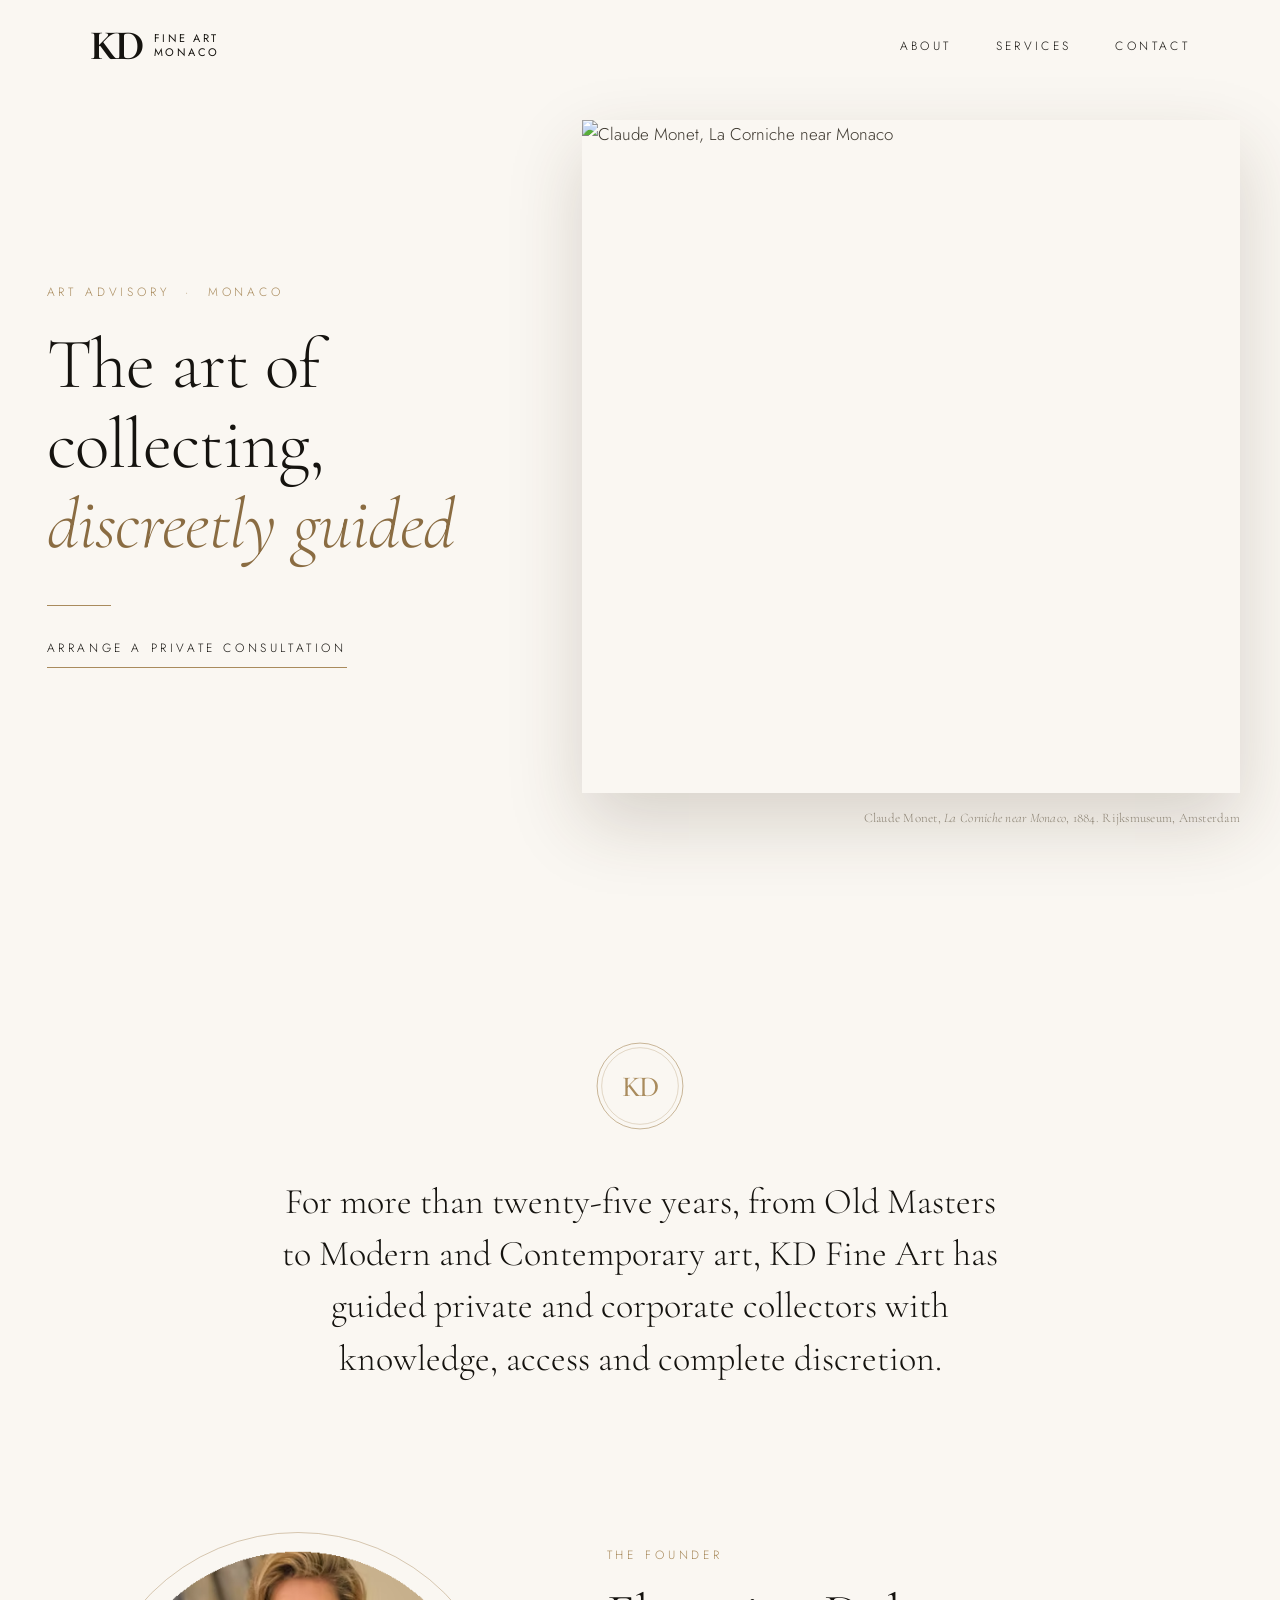
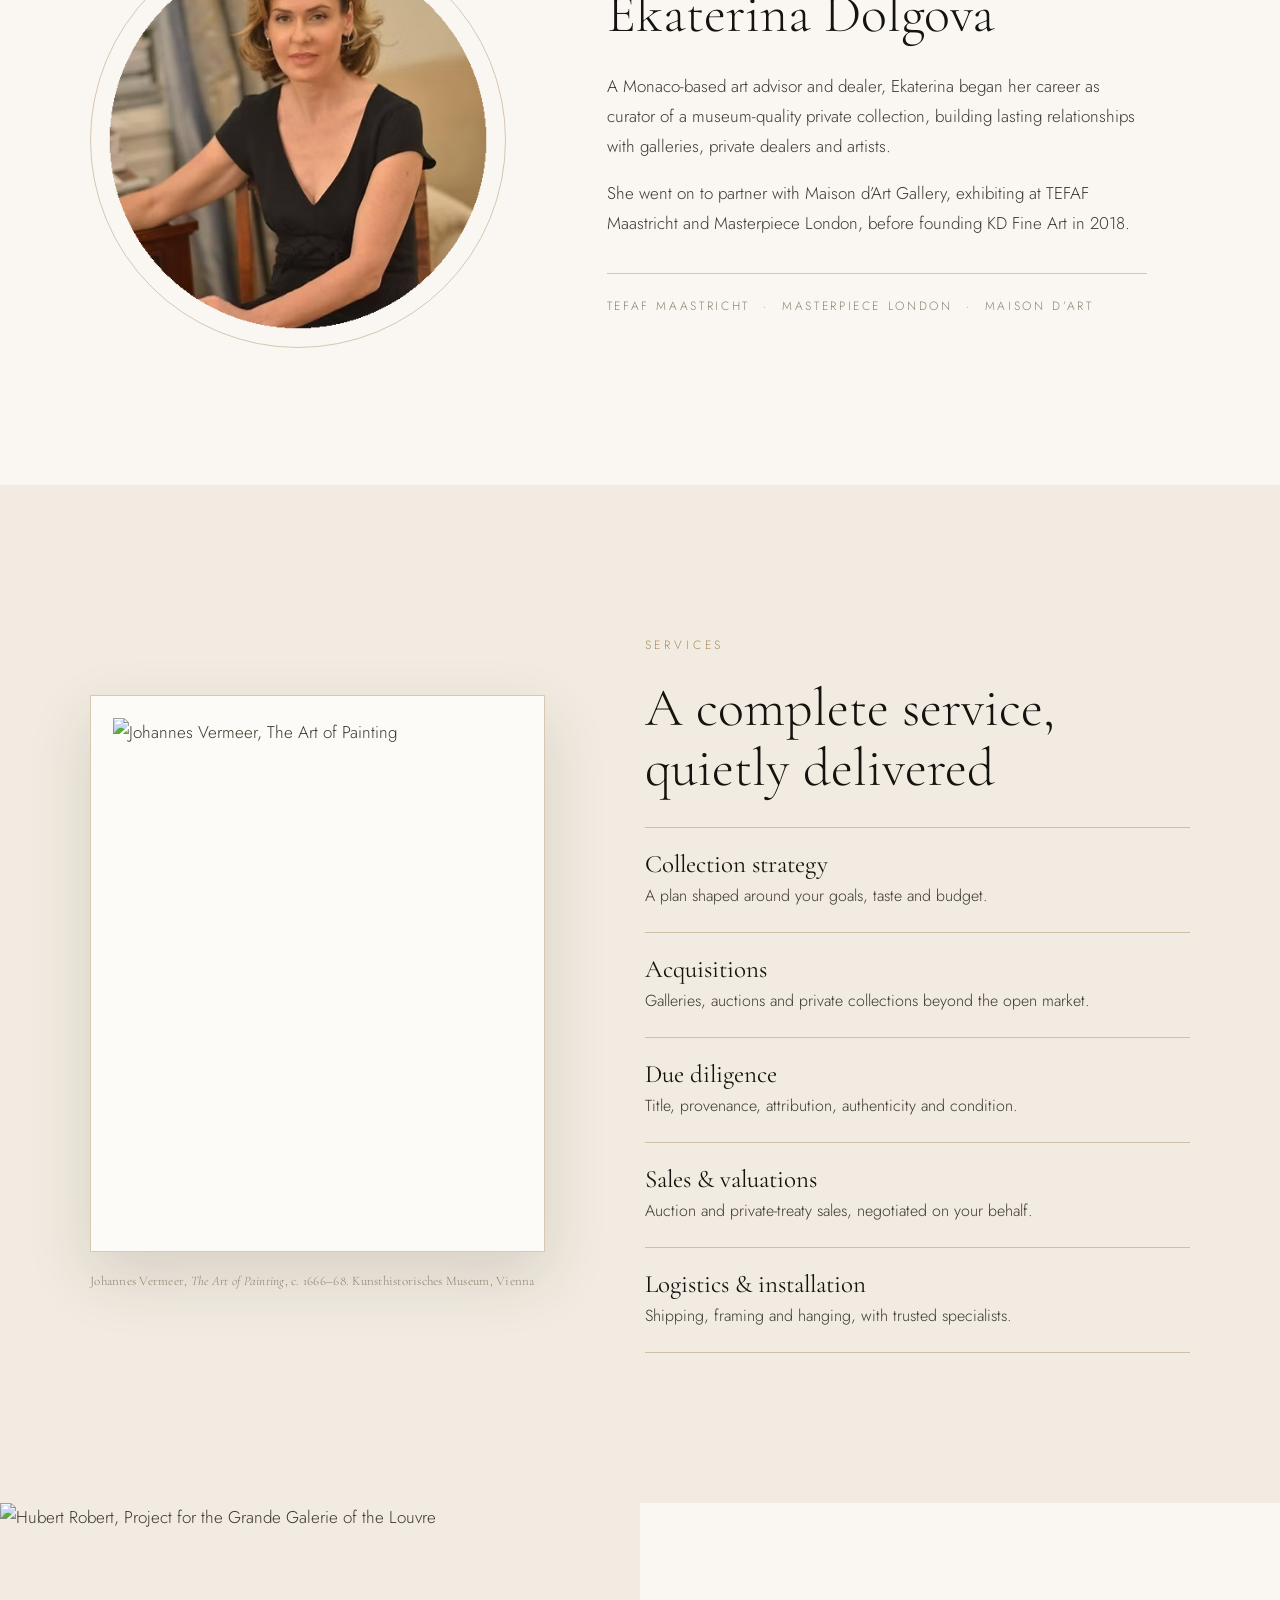
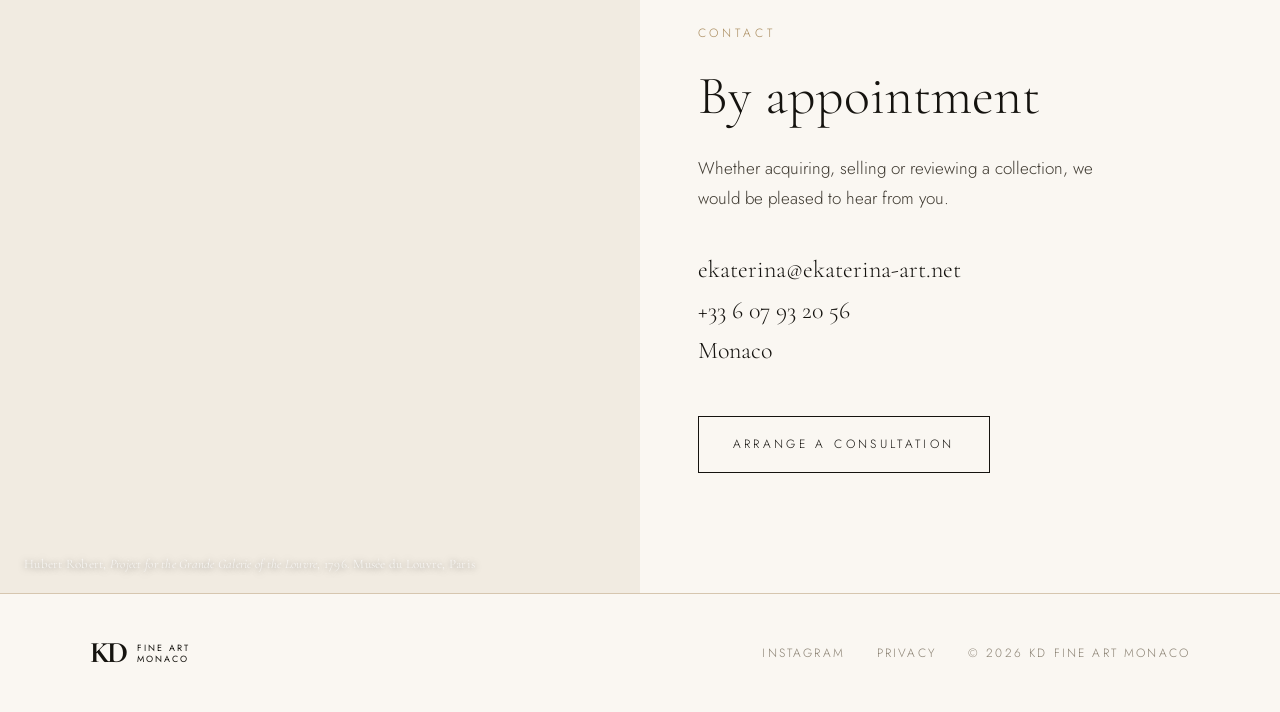
==== commit 476fce63: "Lighter design: ivory throughout, Monet's Monaco in the hero Co-Authored-By: Claude Opus 5.5 <norepl" ====
--- a/index.html
+++ b/index.html
@@ -11,7 +11,7 @@
   <link rel="preconnect" href="https://fonts.googleapis.com">
   <link rel="preconnect" href="https://fonts.gstatic.com" crossorigin>
   <link href="https://fonts.googleapis.com/css2?family=Cormorant+Garamond:ital,wght@0,300;0,400;0,500;0,700;1,300;1,400&family=Jost:wght@300;400&display=swap" rel="stylesheet">
-  <link rel="stylesheet" href="styles.css">
+  <link rel="stylesheet" href="styles.css?v=3">
 </head>
 <body>
 
@@ -33,13 +33,16 @@
 
     <!-- HERO -->
     <section class="hero">
-      <div class="hero-inner">
+      <div class="hero-text">
         <p class="label">Art Advisory &nbsp;&middot;&nbsp; Monaco</p>
         <h1>The art of collecting,<br><em>discreetly guided</em></h1>
         <span class="rule" aria-hidden="true"></span>
         <a href="#contact" class="link-cta">Arrange a private consultation</a>
       </div>
-      <p class="credit credit-hero">Giovanni Paolo Panini, <em>Picture Gallery with Views of Modern Rome</em>, 1757. Museum of Fine Arts, Boston</p>
+      <figure class="hero-image">
+        <img src="https://upload.wikimedia.org/wikipedia/commons/thumb/5/5d/Claude_Monet_-_La_Corniche_near_Monaco_-_Google_Art_Project.jpg/1920px-Claude_Monet_-_La_Corniche_near_Monaco_-_Google_Art_Project.jpg" alt="Claude Monet, La Corniche near Monaco">
+        <figcaption class="credit">Claude Monet, <em>La Corniche near Monaco</em>, 1884. Rijksmuseum, Amsterdam</figcaption>
+      </figure>
     </section>
 
     <!-- INTRODUCTION -->
@@ -98,8 +101,8 @@
     <!-- CONTACT -->
     <section id="contact" class="contact">
       <div class="contact-image">
-        <img src="https://upload.wikimedia.org/wikipedia/commons/thumb/e/e4/Claude_Monet_-_Villas_at_Bordighera_-_Google_Art_Project.jpg/1280px-Claude_Monet_-_Villas_at_Bordighera_-_Google_Art_Project.jpg" alt="Claude Monet, Villas at Bordighera" loading="lazy">
-        <p class="credit credit-overlay">Claude Monet, <em>Villas at Bordighera</em>, 1884. Mus&eacute;e d&rsquo;Orsay, Paris</p>
+        <img src="https://upload.wikimedia.org/wikipedia/commons/thumb/4/46/Hubert_Robert_-_Projet_d%27am%C3%A9nagement_de_la_Grande_Galerie_du_Louvre_%281796%29.JPG/1920px-Hubert_Robert_-_Projet_d%27am%C3%A9nagement_de_la_Grande_Galerie_du_Louvre_%281796%29.JPG" alt="Hubert Robert, Project for the Grande Galerie of the Louvre" loading="lazy">
+        <p class="credit credit-overlay">Hubert Robert, <em>Project for the Grande Galerie of the Louvre</em>, 1796. Mus&eacute;e du Louvre, Paris</p>
       </div>
       <div class="contact-text">
         <p class="label label-dark">Contact</p>
--- a/styles.css
+++ b/styles.css
@@ -1,15 +1,14 @@
 :root {
   --ink: #15130f;
   --ink-2: #1e1b16;
-  --paper: #f7f3ec;
-  --ivory: #efe8dc;
+  --paper: #faf7f2;
+  --ivory: #f1ebe1;
   --text: #3d382f;
   --muted: #8a8172;
   --gold: #a98b5d;
   --gold-soft: rgba(169, 139, 93, 0.45);
   --serif: "Cormorant Garamond", "Didot", Georgia, serif;
   --sans: "Jost", "Helvetica Neue", Arial, sans-serif;
-  --hero-img: url("https://upload.wikimedia.org/wikipedia/commons/thumb/0/0c/Giovanni_Paolo_Pannini_-_Picture_Gallery_with_Views_of_Modern_Rome_-_Google_Art_Project.jpg/1920px-Giovanni_Paolo_Pannini_-_Picture_Gallery_with_Views_of_Modern_Rome_-_Google_Art_Project.jpg");
 }
 
 * { box-sizing: border-box; margin: 0; padding: 0; }
@@ -30,8 +29,8 @@
 
 /* Type */
 h1, h2, h3 { font-family: var(--serif); font-weight: 300; line-height: 1.12; color: var(--ink); }
-h1 { font-size: clamp(46px, 7vw, 92px); color: #fff; letter-spacing: -0.01em; }
-h1 em { font-style: italic; color: #e9dcc3; }
+h1 { font-size: clamp(44px, 5.6vw, 84px); color: var(--ink); letter-spacing: -0.01em; }
+h1 em { font-style: italic; color: #8a6c42; }
 h2 { font-size: clamp(36px, 4.4vw, 54px); margin-bottom: 28px; }
 h3 { font-size: 25px; font-weight: 400; }
 .label { font-family: var(--sans); font-size: 12px; letter-spacing: 0.32em; text-transform: uppercase; color: var(--gold); margin-bottom: 22px; }
@@ -46,8 +45,8 @@
 .logo-small .logo-text { font-size: 9px; }
 
 /* Header */
-.site-header { position: fixed; inset: 0 0 auto 0; z-index: 20; color: #fff; transition: background .35s, color .35s, box-shadow .35s; }
-.site-header.scrolled, .site-header.solid { background: rgba(247, 243, 236, 0.97); color: var(--ink); box-shadow: 0 1px 0 var(--gold-soft); }
+.site-header { position: fixed; inset: 0 0 auto 0; z-index: 20; color: var(--ink); transition: background .35s, color .35s, box-shadow .35s; }
+.site-header.scrolled, .site-header.solid { background: rgba(250, 247, 242, 0.97); color: var(--ink); box-shadow: 0 1px 0 var(--gold-soft); }
 .header-inner { display: flex; align-items: center; justify-content: space-between; height: 92px; }
 .nav { display: flex; gap: 44px; }
 .nav a { text-decoration: none; font-size: 12px; letter-spacing: 0.28em; text-transform: uppercase; position: relative; padding: 6px 0; }
@@ -55,16 +54,14 @@
 .nav a:hover::after { width: 100%; }
 
 /* Hero */
-.hero {
-  position: relative; min-height: 100vh; display: flex; align-items: center; justify-content: center; text-align: center;
-  background: linear-gradient(rgba(16, 13, 9, 0.62), rgba(16, 13, 9, 0.78)), var(--hero-img) center 35% / cover no-repeat, var(--ink);
-  padding: 120px 24px 90px;
-}
-.hero .label { color: #d4bf98; }
-.rule { display: block; width: 1px; height: 64px; background: var(--gold); margin: 40px auto 30px; }
-.link-cta { color: #fff; text-decoration: none; font-size: 12px; letter-spacing: 0.3em; text-transform: uppercase; border-bottom: 1px solid var(--gold); padding-bottom: 8px; transition: color .3s; }
-.link-cta:hover { color: #e9dcc3; }
-.credit-hero { position: absolute; right: 32px; bottom: 24px; color: rgba(255,255,255,0.55); max-width: 60%; text-align: right; }
+.hero { display: grid; grid-template-columns: 5fr 6fr; min-height: 100vh; background: var(--paper); }
+.hero-text { display: flex; flex-direction: column; justify-content: center; align-items: flex-start; padding: 140px 6% 90px 8%; }
+.rule { display: block; width: 64px; height: 1px; background: var(--gold); margin: 40px 0 32px; }
+.link-cta { color: var(--ink); text-decoration: none; font-size: 12px; letter-spacing: 0.3em; text-transform: uppercase; border-bottom: 1px solid var(--gold); padding-bottom: 8px; transition: color .3s; }
+.link-cta:hover { color: var(--gold); }
+.hero-image { position: relative; margin: 0; padding: 120px 40px 70px 0; display: flex; flex-direction: column; }
+.hero-image img { flex: 1; width: 100%; min-height: 0; object-fit: cover; object-position: center 45%; box-shadow: 0 30px 70px rgba(60, 45, 25, 0.18); }
+.hero-image figcaption { margin-top: 14px; text-align: right; }
 
 /* Intro */
 .intro { padding: 140px 0 120px; text-align: center; }
@@ -81,21 +78,21 @@
 .fairs { margin-top: 34px; padding-top: 22px; border-top: 1px solid var(--gold-soft); font-size: 12px; letter-spacing: 0.22em; text-transform: uppercase; color: var(--muted); }
 
 /* Services */
-.services { background: var(--ink); color: #c9c0b0; padding: 150px 0; }
-.services h2, .services h3 { color: #f3ece0; }
+.services { background: var(--ivory); color: var(--text); padding: 150px 0; }
+.services h2, .services h3 { color: var(--ink); }
 .services-grid { display: grid; grid-template-columns: 5fr 6fr; gap: 100px; align-items: center; }
 .framed { margin: 0; }
-.frame { padding: 18px; background: #2a251d; border: 1px solid var(--gold); box-shadow: inset 0 0 0 6px #1a1712, 0 30px 60px rgba(0,0,0,0.45); }
+.frame { padding: 22px; background: #fdfbf7; border: 1px solid var(--gold-soft); box-shadow: 0 24px 60px rgba(60, 45, 25, 0.14); }
 .frame img { width: 100%; aspect-ratio: 4 / 5; object-fit: cover; object-position: 50% 40%; }
-.framed .credit { margin-top: 18px; color: #8d8474; }
+.framed .credit { margin-top: 18px; }
 .service-list { list-style: none; margin-top: 12px; }
-.service-list li { padding: 22px 0; border-top: 1px solid rgba(169, 139, 93, 0.3); }
-.service-list li:last-child { border-bottom: 1px solid rgba(169, 139, 93, 0.3); }
+.service-list li { padding: 22px 0; border-top: 1px solid var(--gold-soft); }
+.service-list li:last-child { border-bottom: 1px solid var(--gold-soft); }
 .service-list p { margin-top: 4px; font-size: 16px; }
 
 /* Contact */
 .contact { display: grid; grid-template-columns: 1fr 1fr; min-height: 640px; }
-.contact-image { position: relative; overflow: hidden; background: var(--ink-2); }
+.contact-image { position: relative; overflow: hidden; background: var(--ivory); }
 .contact-image img { width: 100%; height: 100%; object-fit: cover; }
 .credit-overlay { position: absolute; left: 24px; bottom: 18px; color: rgba(255,255,255,0.8); text-shadow: 0 1px 6px rgba(0,0,0,0.5); }
 .contact-text { padding: 120px 9%; display: flex; flex-direction: column; justify-content: center; }
@@ -107,9 +104,9 @@
 .btn:hover { background: var(--ink); color: var(--paper); }
 
 /* Footer */
-.site-footer { background: var(--ink); color: #9c9383; padding: 44px 0; }
+.site-footer { background: var(--paper); color: var(--muted); padding: 44px 0; border-top: 1px solid var(--gold-soft); }
 .footer-inner { display: flex; flex-wrap: wrap; gap: 24px; align-items: center; justify-content: space-between; }
-.site-footer .logo { color: #efe8dc; }
+.site-footer .logo { color: var(--ink); }
 .footer-links { display: flex; flex-wrap: wrap; gap: 32px; font-size: 12px; letter-spacing: 0.18em; text-transform: uppercase; }
 .footer-links a { text-decoration: none; }
 .footer-links a:hover { color: var(--gold); }
@@ -134,7 +131,10 @@
   .intro { padding: 100px 0 80px; }
   .about { padding-bottom: 100px; }
   .services { padding: 100px 0; }
-  .credit-hero { left: 24px; right: 24px; max-width: none; text-align: center; }
+  .hero { grid-template-columns: 1fr; min-height: auto; }
+  .hero-text { padding: 130px 26px 50px; }
+  .hero-image { padding: 0 26px 60px; }
+  .hero-image img { height: 62vw; flex: none; }
 }
 @media (max-width: 560px) {
   .header-inner { height: 74px; }
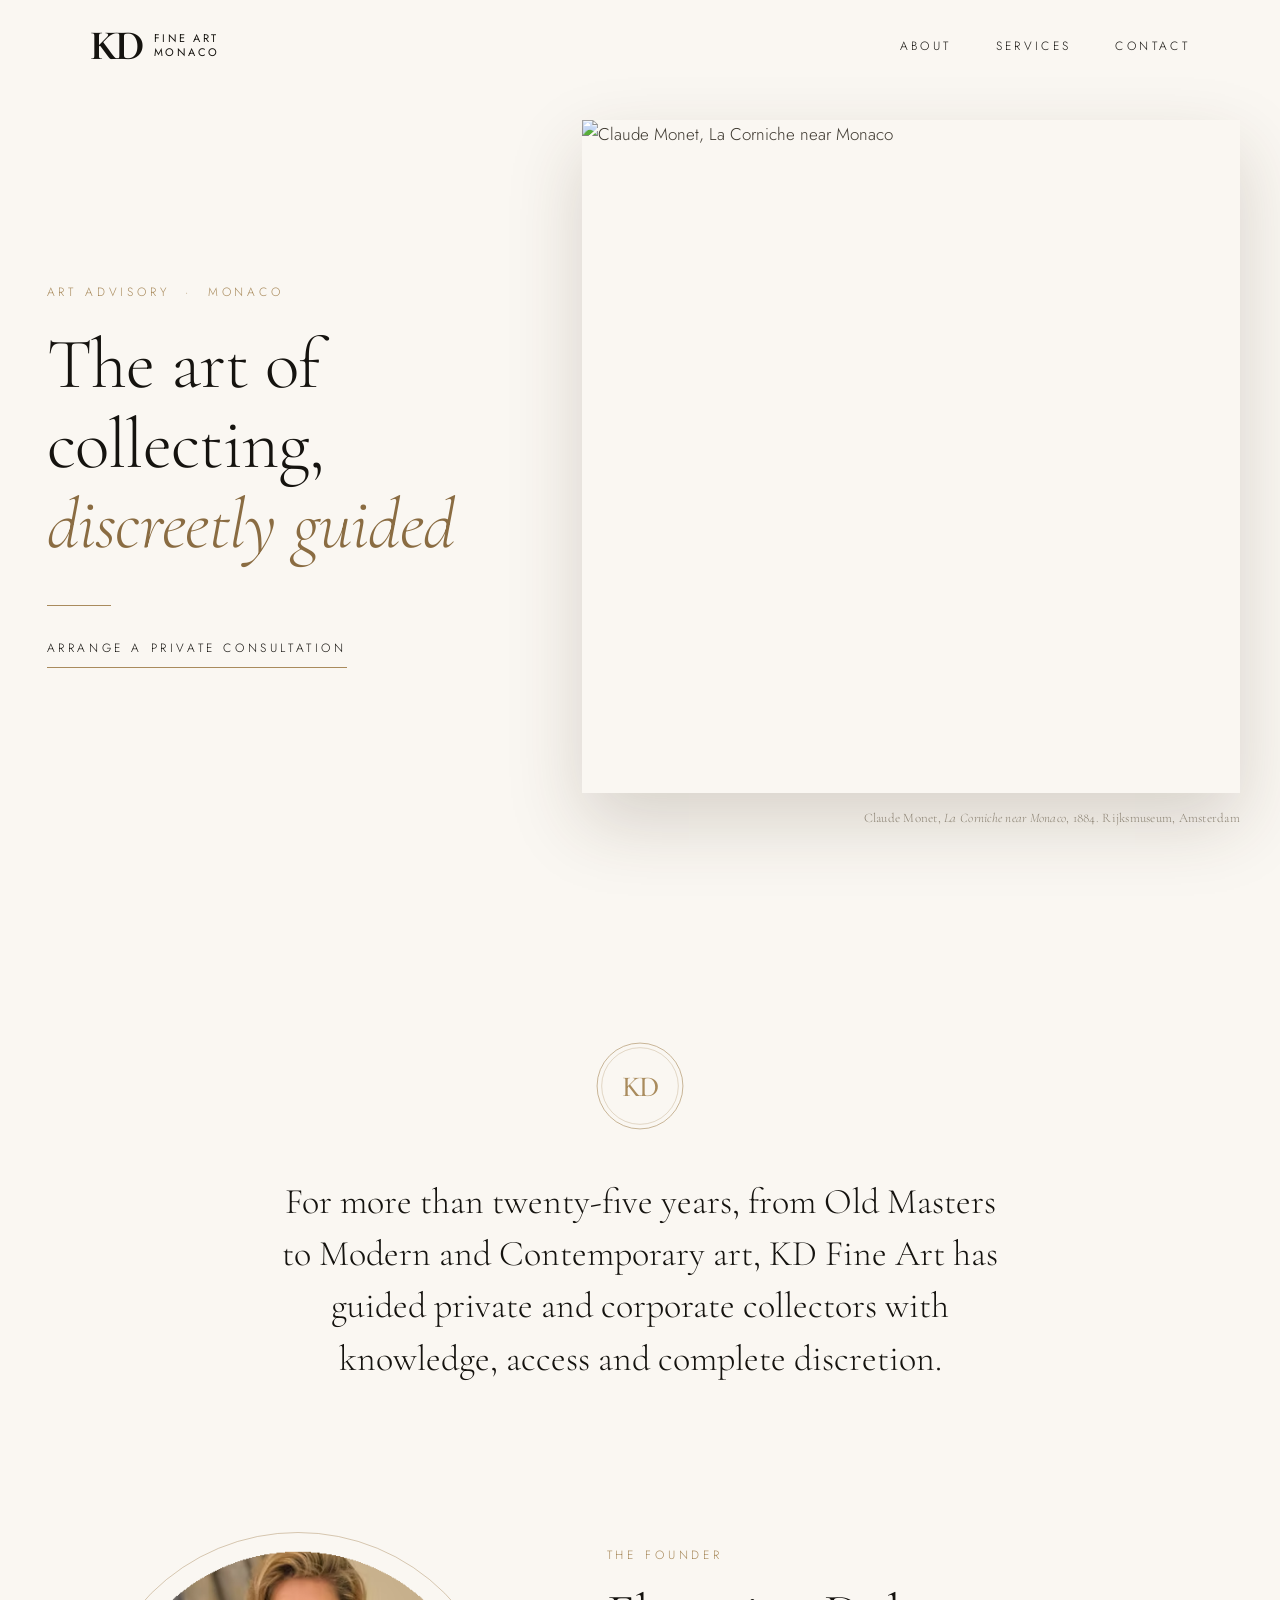
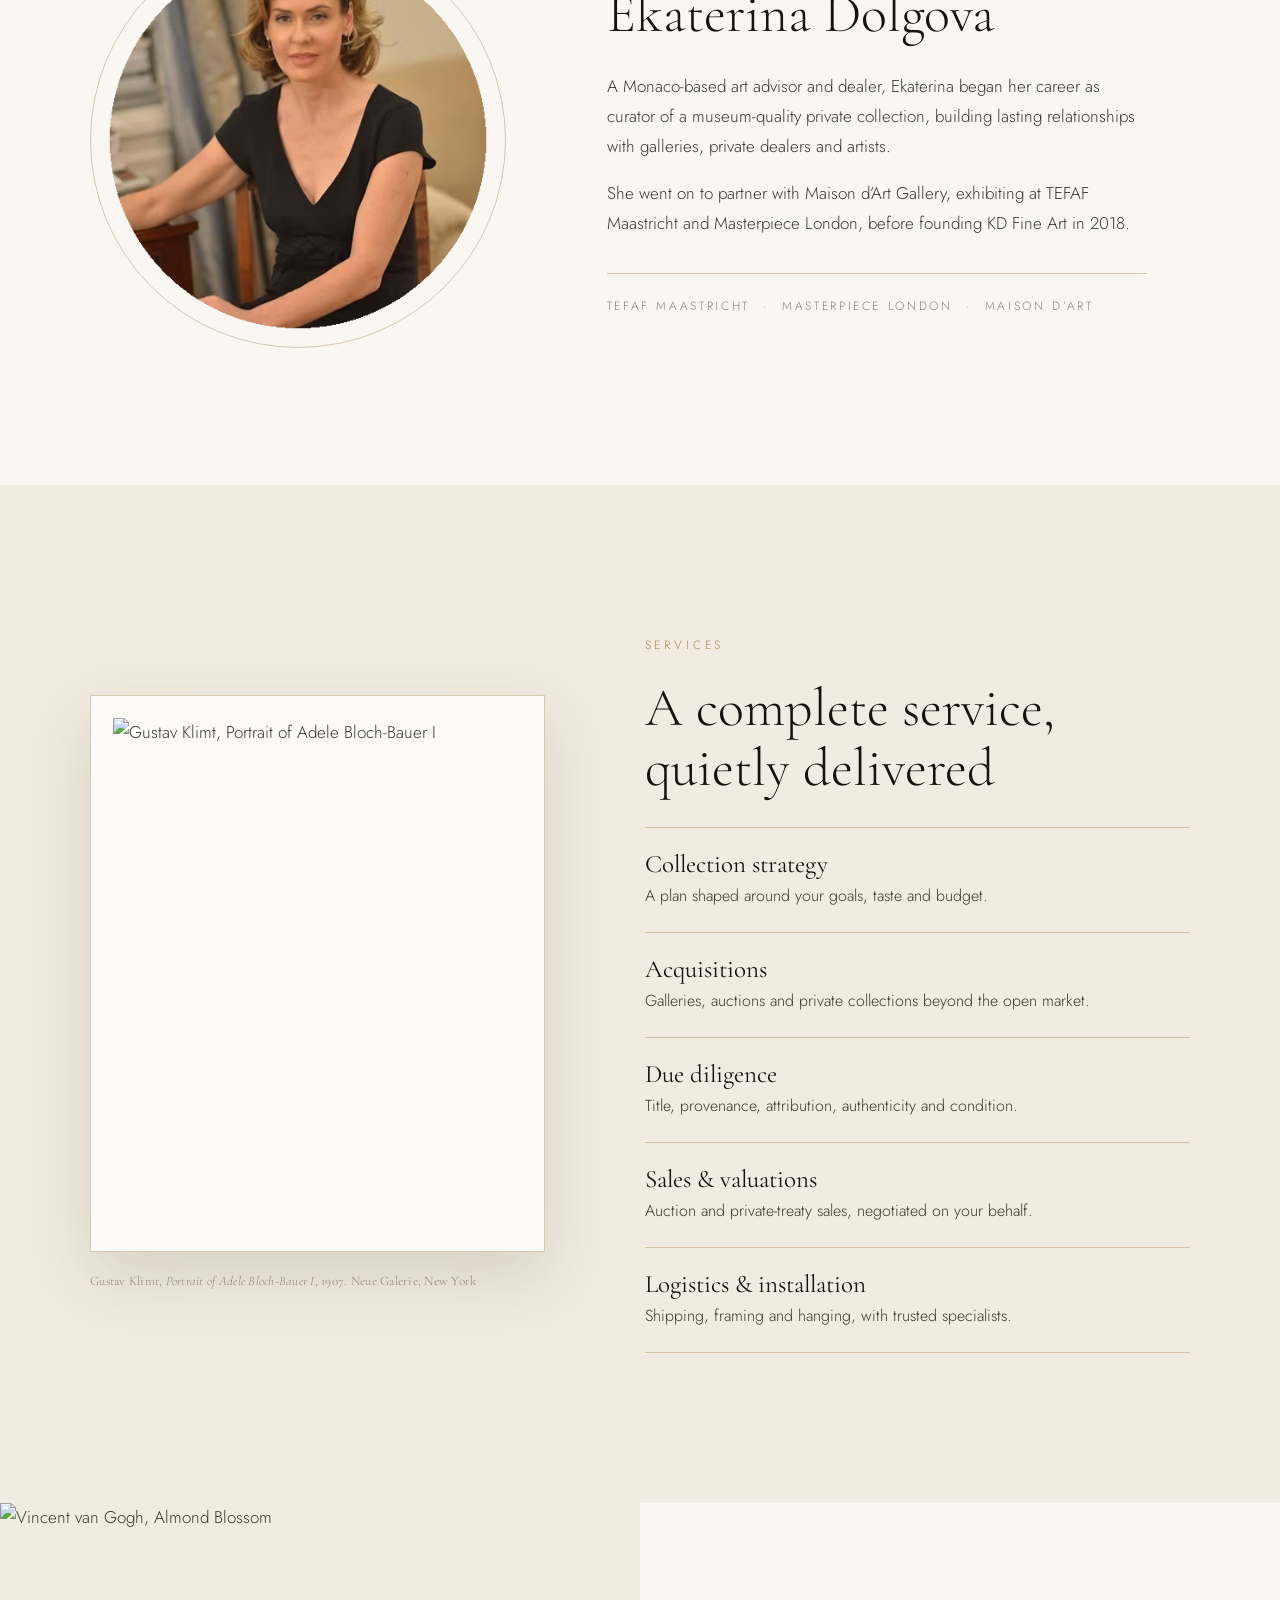
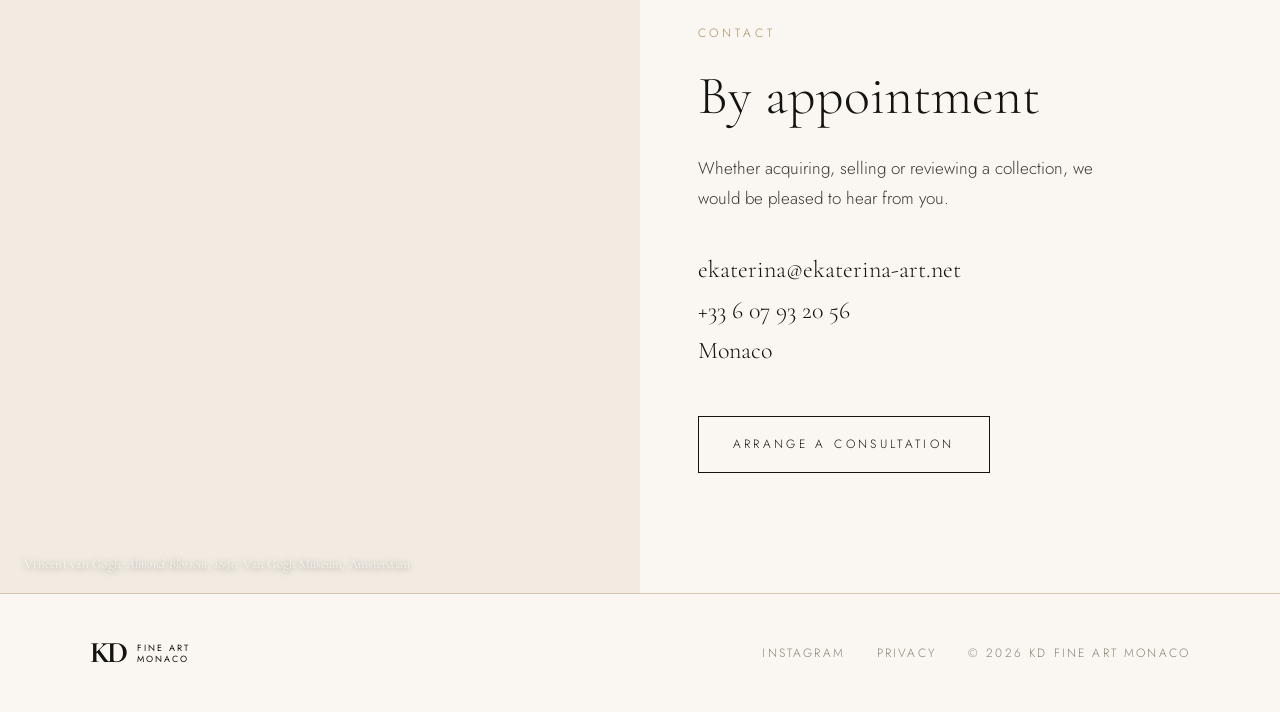
==== commit e426a695: "Feature Klimt and Van Gogh alongside Monet Co-Authored-By: Claude Opus 5.5 <noreply@anthropic.com> C" ====
--- a/index.html
+++ b/index.html
@@ -11,7 +11,7 @@
   <link rel="preconnect" href="https://fonts.googleapis.com">
   <link rel="preconnect" href="https://fonts.gstatic.com" crossorigin>
   <link href="https://fonts.googleapis.com/css2?family=Cormorant+Garamond:ital,wght@0,300;0,400;0,500;0,700;1,300;1,400&family=Jost:wght@300;400&display=swap" rel="stylesheet">
-  <link rel="stylesheet" href="styles.css?v=3">
+  <link rel="stylesheet" href="styles.css?v=4">
 </head>
 <body>
 
@@ -80,9 +80,9 @@
       <div class="wrap services-grid">
         <figure class="framed">
           <div class="frame">
-            <img src="https://upload.wikimedia.org/wikipedia/commons/thumb/5/5e/Jan_Vermeer_-_The_Art_of_Painting_-_Google_Art_Project.jpg/1280px-Jan_Vermeer_-_The_Art_of_Painting_-_Google_Art_Project.jpg" alt="Johannes Vermeer, The Art of Painting" loading="lazy">
+            <img src="https://upload.wikimedia.org/wikipedia/commons/thumb/1/18/Gustav_Klimt%2C_1907%2C_Adele_Bloch-Bauer_I%2C_Neue_Galerie_New_York.jpg/1280px-Gustav_Klimt%2C_1907%2C_Adele_Bloch-Bauer_I%2C_Neue_Galerie_New_York.jpg" alt="Gustav Klimt, Portrait of Adele Bloch-Bauer I" loading="lazy">
           </div>
-          <figcaption class="credit">Johannes Vermeer, <em>The Art of Painting</em>, c. 1666&ndash;68. Kunsthistorisches Museum, Vienna</figcaption>
+          <figcaption class="credit">Gustav Klimt, <em>Portrait of Adele Bloch-Bauer I</em>, 1907. Neue Galerie, New York</figcaption>
         </figure>
         <div>
           <p class="label">Services</p>
@@ -101,8 +101,8 @@
     <!-- CONTACT -->
     <section id="contact" class="contact">
       <div class="contact-image">
-        <img src="https://upload.wikimedia.org/wikipedia/commons/thumb/4/46/Hubert_Robert_-_Projet_d%27am%C3%A9nagement_de_la_Grande_Galerie_du_Louvre_%281796%29.JPG/1920px-Hubert_Robert_-_Projet_d%27am%C3%A9nagement_de_la_Grande_Galerie_du_Louvre_%281796%29.JPG" alt="Hubert Robert, Project for the Grande Galerie of the Louvre" loading="lazy">
-        <p class="credit credit-overlay">Hubert Robert, <em>Project for the Grande Galerie of the Louvre</em>, 1796. Mus&eacute;e du Louvre, Paris</p>
+        <img src="https://upload.wikimedia.org/wikipedia/commons/thumb/6/68/Vincent_van_Gogh_-_Almond_blossom_-_Google_Art_Project.jpg/1280px-Vincent_van_Gogh_-_Almond_blossom_-_Google_Art_Project.jpg" alt="Vincent van Gogh, Almond Blossom" loading="lazy">
+        <p class="credit credit-overlay">Vincent van Gogh, <em>Almond Blossom</em>, 1890. Van Gogh Museum, Amsterdam</p>
       </div>
       <div class="contact-text">
         <p class="label label-dark">Contact</p>
--- a/styles.css
+++ b/styles.css
@@ -83,7 +83,7 @@
 .services-grid { display: grid; grid-template-columns: 5fr 6fr; gap: 100px; align-items: center; }
 .framed { margin: 0; }
 .frame { padding: 22px; background: #fdfbf7; border: 1px solid var(--gold-soft); box-shadow: 0 24px 60px rgba(60, 45, 25, 0.14); }
-.frame img { width: 100%; aspect-ratio: 4 / 5; object-fit: cover; object-position: 50% 40%; }
+.frame img { width: 100%; aspect-ratio: 4 / 5; object-fit: cover; object-position: 50% 30%; }
 .framed .credit { margin-top: 18px; }
 .service-list { list-style: none; margin-top: 12px; }
 .service-list li { padding: 22px 0; border-top: 1px solid var(--gold-soft); }
